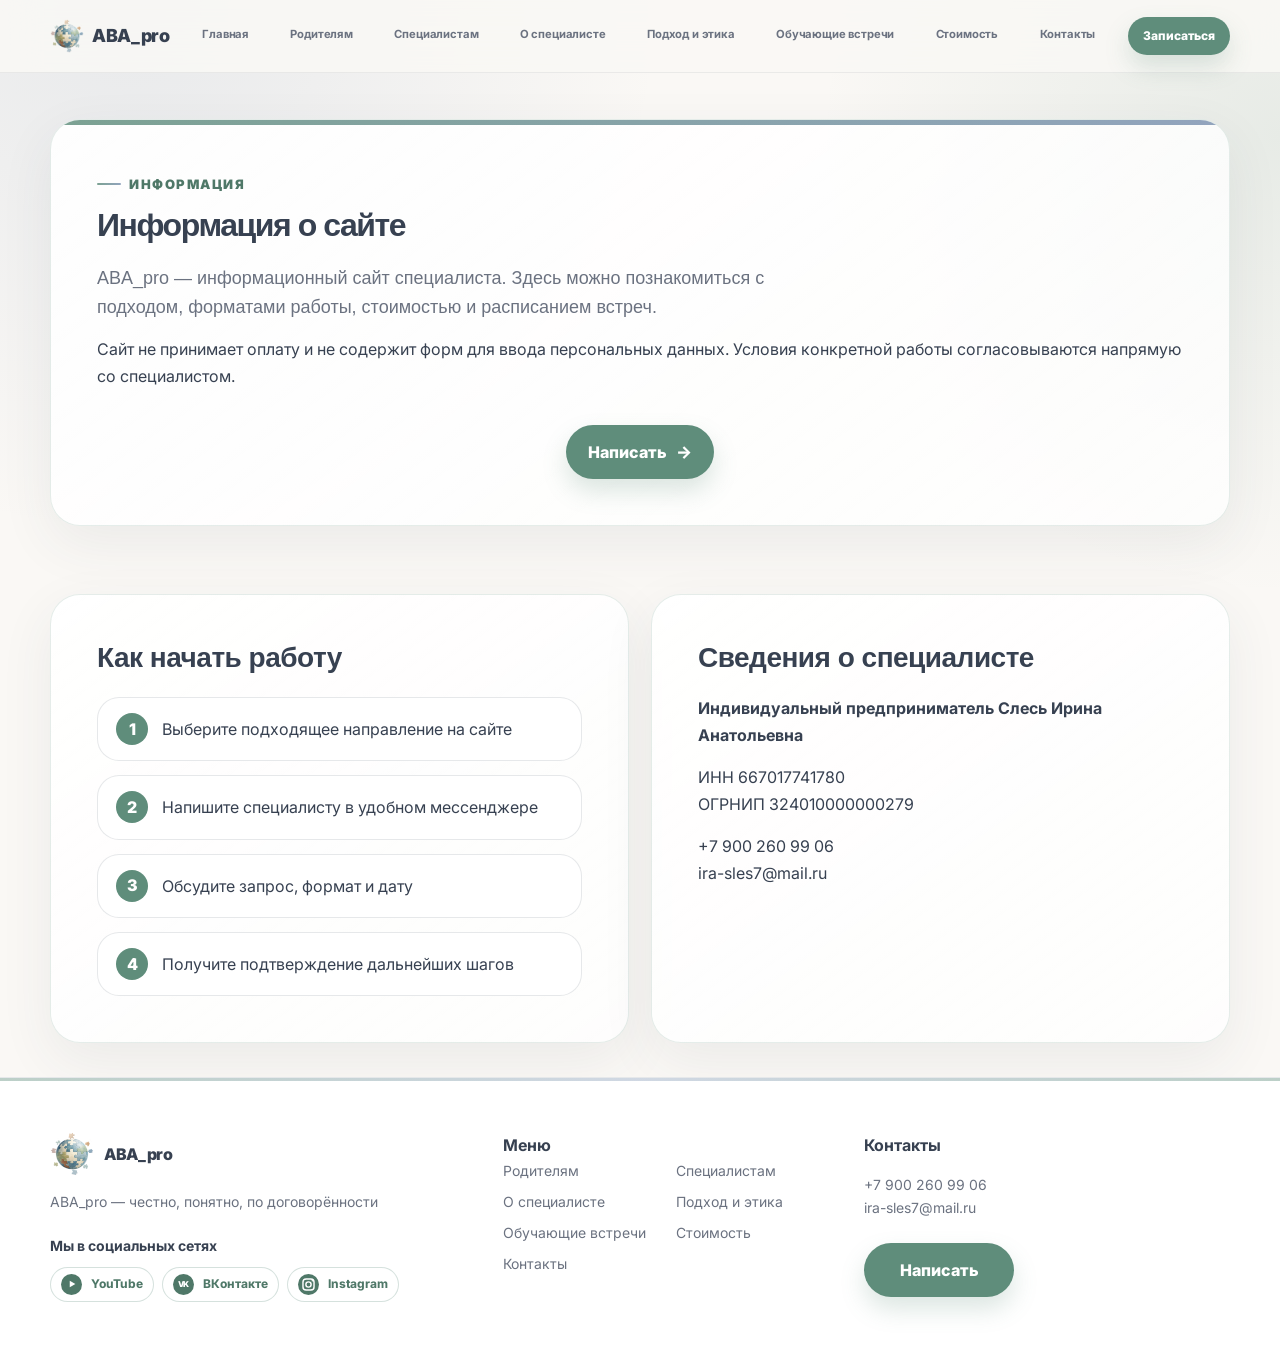
==== documents.html @ 5a14659c "Add files via upload" ====
<!DOCTYPE html>

<html lang="ru"><head><meta charset="utf-8"/><meta content="width=device-width, initial-scale=1" name="viewport"/><title>Информация о сайте — ABA_pro</title><meta content="Информация о сайте ABA_pro и порядке обращения к специалисту." name="description"/><meta content="Информация о сайте — ABA_pro" property="og:title"/><meta content="Информация о сайте ABA_pro и порядке обращения к специалисту." property="og:description"/><meta content="website" property="og:type"/><meta content="images/logo.png" property="og:image"/><link href="https://fonts.googleapis.com" rel="preconnect"/><link crossorigin="" href="https://fonts.gstatic.com" rel="preconnect"/><link href="https://fonts.googleapis.com/css2?family=Inter:wght@400;500;600;700;800&amp;family=Manrope:wght@400;500;600;700;800&amp;display=swap" rel="stylesheet"/><link href="style.css" rel="stylesheet"/></head><body><a class="skip" href="#content">К содержанию</a><header class="header"><div class="container nav"><a aria-label="ABA_pro" class="brand" href="index.html"><img alt="Логотип ABA_pro" decoding="async" height="44" src="images/logo.webp" width="44"/><span>ABA_pro</span></a><nav aria-label="Главное меню" class="menu"><a class="" href="index.html">Главная</a><a class="" href="parents.html">Родителям</a><a class="" href="specialists.html">Специалистам</a><a class="" href="about.html">О специалисте</a><a class="" href="ethics.html">Подход и этика</a><a class="" href="meetings.html">Обучающие встречи</a><a class="" href="prices.html">Стоимость</a><a class="" href="contacts.html">Контакты</a></nav><div class="nav-actions"><a class="btn btn-primary" href="https://web.max.ru/53081620" rel="noopener noreferrer" target="_blank">Записаться</a></div><button aria-expanded="false" aria-label="Открыть меню" class="burger">☰</button></div></header><main class="premium-page" id="content">
<section class="section premium-hero"><div class="container premium-shell"><div class="premium-hero-card">
<p class="kicker">Информация</p><h1>Информация о сайте</h1>
<p class="lead">ABA_pro — информационный сайт специалиста. Здесь можно познакомиться с подходом, форматами работы, стоимостью и расписанием встреч.</p>
<p>Сайт не принимает оплату и не содержит форм для ввода персональных данных. Условия конкретной работы согласовываются напрямую со специалистом.</p>
<div class="cta-actions"><a class="btn btn-primary" href="https://web.max.ru/53081620" rel="noopener noreferrer" target="_blank">Написать</a></div>
</div></div></section>
<section class="section"><div class="container premium-shell"><div class="premium-grid two">
<article class="premium-card"><h2>Как начать работу</h2><ol class="numbered"><li>Выберите подходящее направление на сайте</li><li>Напишите специалисту в удобном мессенджере</li><li>Обсудите запрос, формат и дату</li><li>Получите подтверждение дальнейших шагов</li></ol></article>
<article class="premium-card"><h2>Сведения о специалисте</h2><p><strong>Индивидуальный предприниматель Слесь Ирина Анатольевна</strong></p><p>ИНН 667017741780<br/>ОГРНИП 324010000000279</p><p><a href="tel:+79002609906">+7 900 260 99 06</a><br/><a href="mailto:ira-sles7@mail.ru">ira-sles7@mail.ru</a></p></article>
</div></div></section>
</main><footer class="footer"><div class="container footer-grid"><div><a class="brand" href="index.html"><img alt="" src="images/logo.webp"/><span>ABA_pro</span></a><p class="small">ABA_pro — честно, понятно, по договорённости</p><div class="footer-socials"><strong class="footer-social-title">Мы в социальных сетях</strong><div aria-label="Социальные сети ABA_pro" class="social-links social-links-footer"><a aria-label="YouTube ABA_pro — открыть в новой вкладке" class="social-link social-link-compact" href="https://youtube.com/channel/UCEe8vL0UlFGjMbG5e7w1Uwg?si=prw3kqh6Eul0WPmQ" rel="noopener noreferrer" target="_blank"><span aria-hidden="true" class="social-mark social-mark-youtube"><svg viewBox="0 0 24 24" focusable="false"><path d="M9 7.6v8.8L16.5 12 9 7.6Z" fill="currentColor"/></svg></span><span>YouTube</span></a><a aria-label="ВКонтакте ABA_pro — открыть в новой вкладке" class="social-link social-link-compact" href="https://vk.ru/id332025053" rel="noopener noreferrer" target="_blank"><span aria-hidden="true" class="social-mark">VK</span><span>ВКонтакте</span></a><a aria-label="Instagram ABA_pro — открыть в новой вкладке" class="social-link social-link-compact" href="https://www.instagram.com/aba_pro_irina/" rel="noopener noreferrer" target="_blank"><span aria-hidden="true" class="social-mark social-mark-instagram"><svg viewBox="0 0 24 24" focusable="false"><rect x="4.2" y="4.2" width="15.6" height="15.6" rx="4.4" fill="none" stroke="currentColor" stroke-width="2"/><circle cx="12" cy="12" r="3.7" fill="none" stroke="currentColor" stroke-width="2"/><circle cx="17.4" cy="6.8" r="1.1" fill="currentColor"/></svg></span><span>Instagram</span></a></div></div></div><div><strong>Меню</strong><div class="footer-links small"><a href="parents.html">Родителям</a><a href="specialists.html">Специалистам</a><a href="about.html">О специалисте</a><a href="ethics.html">Подход и этика</a><a href="meetings.html">Обучающие встречи</a><a href="prices.html">Стоимость</a><a href="contacts.html">Контакты</a></div></div><div><strong>Контакты</strong><p class="small"><a href="tel:+79002609906">+7 900 260 99 06</a><br/><a href="mailto:ira-sles7@mail.ru">ira-sles7@mail.ru</a></p><a class="btn btn-primary footer-contact-btn" href="https://web.max.ru/53081620" rel="noopener noreferrer" target="_blank">Написать</a></div></div></footer><script src="script.js"></script></body></html>
---- style.css ----
:root{--bg:#FAF8F5;--card:#fff;--text:#374151;--muted:#6B7280;--green:#5F8D7B;--green-dark:#4f7868;--blue:#7B91B0;--blue-dark:#667d9b;--line:rgba(55,65,81,.12);--soft:rgba(255,255,255,.66);--shadow:0 24px 70px rgba(55,65,81,.10);--shadow-soft:0 14px 38px rgba(55,65,81,.07);--radius:28px;--radius-lg:38px;--max:1180px}*{box-sizing:border-box}html{scroll-behavior:smooth}body{margin:0;font-family:Inter,Manrope,system-ui,-apple-system,Segoe UI,sans-serif;background:radial-gradient(circle at 10% 0,rgba(123,145,176,.14),transparent 30%),radial-gradient(circle at 100% 10%,rgba(95,141,123,.12),transparent 26%),var(--bg);color:var(--text);line-height:1.65}a{color:inherit;text-decoration:none}img{max-width:100%;display:block}button,input,textarea{font:inherit}.container{width:min(var(--max),calc(100% - 40px));margin-inline:auto}.skip{position:absolute;left:-999px;top:8px;background:#fff;padding:10px 14px;border-radius:10px}.skip:focus{left:8px;z-index:1000}.header{position:sticky;top:0;z-index:80;background:rgba(250,248,245,.88);backdrop-filter:blur(20px);border-bottom:1px solid rgba(55,65,81,.08)}.nav{height:76px;display:flex;align-items:center;gap:18px}.brand{display:flex;align-items:center;gap:10px;font-weight:850;letter-spacing:-.02em;white-space:nowrap;min-width:max-content}.brand img{width:38px;height:38px;object-fit:contain}.menu{display:flex;align-items:center;justify-content:center;gap:14px;flex:1;min-width:0}.menu a{font-size:13px;font-weight:750;color:var(--muted);white-space:nowrap;padding:10px 2px;border-bottom:2px solid transparent;transition:.22s ease}.menu a:hover,.menu a.active{color:var(--text);border-color:var(--green)}.nav-actions{display:flex;gap:10px;white-space:nowrap}.burger{display:none;margin-left:auto;border:1px solid var(--line);background:#fff;border-radius:14px;padding:10px 12px}.btn{display:inline-flex;align-items:center;justify-content:center;gap:9px;border:0;border-radius:999px;padding:13px 21px;min-height:46px;font-weight:820;cursor:pointer;transition:.23s ease;text-align:center}.btn-primary{background:var(--green);color:#fff;box-shadow:0 14px 28px rgba(95,141,123,.24)}.btn-primary:hover{background:var(--green-dark);transform:translateY(-2px)}.btn-secondary{background:rgba(255,255,255,.82);border:1px solid var(--line);color:var(--text)}.btn-secondary:hover{border-color:rgba(95,141,123,.38);transform:translateY(-2px)}.btn-blue{background:var(--blue);color:#fff;box-shadow:0 14px 28px rgba(123,145,176,.24)}.btn-blue:hover{background:var(--blue-dark);transform:translateY(-2px)}.section{padding:88px 0}.section-muted{background:linear-gradient(180deg,rgba(255,255,255,.56),rgba(255,255,255,.2));border-block:1px solid rgba(55,65,81,.06)}.section-head{max-width:760px;margin-bottom:34px}.kicker{text-transform:uppercase;letter-spacing:.12em;color:var(--green-dark);font-size:13px;font-weight:850;margin:0 0 8px}.h1{font-size:clamp(44px,6vw,76px);line-height:1.02;letter-spacing:-.06em;margin:18px 0 18px;font-weight:850}.title{font-size:clamp(28px,4vw,46px);line-height:1.12;letter-spacing:-.035em;margin:0;font-weight:820}.subtitle,.lead{font-size:clamp(17px,2vw,22px);color:var(--muted);max-width:720px;margin:16px 0 0}.hero{padding:74px 0 70px;overflow:hidden}.hero-grid{display:grid;grid-template-columns:minmax(0,1.05fr) minmax(360px,.95fr);gap:54px;align-items:center}.hero .lead{max-width:620px}.hero-list{list-style:none;padding:0;margin:24px 0 18px;display:grid;gap:10px}.hero-list li,.location-line{display:flex;gap:10px;align-items:flex-start;color:var(--muted);font-size:16px}.hero-list li:before{content:"";width:8px;height:8px;border-radius:50%;background:var(--green);margin-top:10px;flex:0 0 auto}.location{display:grid;gap:6px;margin:18px 0 28px}.choice-grid{display:grid;grid-template-columns:repeat(2,minmax(0,1fr));gap:16px;margin-top:18px}.choice-card,.card,.format-card,.doc-card,.faq-item,.rule-card{background:rgba(255,255,255,.82);border:1px solid rgba(55,65,81,.09);border-radius:var(--radius);box-shadow:var(--shadow-soft);padding:25px;transition:.25s ease}.choice-card:hover,.card:hover,.format-card:hover,.doc-card:hover{transform:translateY(-4px);box-shadow:var(--shadow)}.choice-card h3,.format-card h3,.card h3{margin:0 0 8px;font-size:21px;line-height:1.2}.choice-card p,.card p,.format-card p{color:var(--muted);margin:0 0 18px}.parent-dot,.specialist-dot{display:inline-block;width:14px;height:14px;border-radius:50%;margin-right:8px}.parent-dot{background:linear-gradient(135deg,#75bd8d,var(--green))}.specialist-dot{background:linear-gradient(135deg,#8ea9d1,var(--blue))}.hero-visual{min-height:500px;position:relative;display:grid;place-items:center}.globe-main{width:min(620px,100%);filter:drop-shadow(0 36px 48px rgba(55,65,81,.14));animation:globeMove 8.5s ease-in-out infinite alternate;will-change:transform}@keyframes globeMove{0%{transform:translate(0,0) rotate(-1.1deg) scale(1)}27%{transform:translate(-10px,7px) rotate(1.4deg) scale(1.015)}61%{transform:translate(11px,-9px) rotate(-.8deg) scale(1.02)}100%{transform:translate(-6px,10px) rotate(1deg) scale(1.005)}}.grid-2{display:grid;grid-template-columns:repeat(2,minmax(0,1fr));gap:22px}.grid-3{display:grid;grid-template-columns:repeat(3,minmax(0,1fr));gap:22px}.grid-4{display:grid;grid-template-columns:repeat(4,minmax(0,1fr));gap:22px}.list{list-style:none;padding:0;margin:18px 0 0;display:grid;gap:10px}.list li{position:relative;padding-left:24px;color:var(--text)}.list li:before{content:"✓";position:absolute;left:0;color:var(--green);font-weight:900}.bullets li:before{content:"•"}.numbered{counter-reset:item;list-style:none;padding:0;margin:22px 0 0;display:grid;gap:14px}.numbered li{counter-increment:item;background:rgba(255,255,255,.76);border:1px solid var(--line);border-radius:22px;padding:18px 20px 18px 64px;position:relative}.numbered li:before{content:counter(item);position:absolute;left:18px;top:15px;width:32px;height:32px;border-radius:50%;background:var(--green);color:#fff;display:grid;place-items:center;font-weight:850}.approach-box{background:linear-gradient(135deg,rgba(255,255,255,.86),rgba(255,255,255,.52));border:1px solid rgba(95,141,123,.16);border-radius:var(--radius-lg);padding:42px;box-shadow:var(--shadow-soft);text-align:center;max-width:900px;margin:auto}.approach-box p{font-size:19px;color:var(--muted)}.puzzle-grid{display:grid;grid-template-columns:repeat(4,minmax(0,1fr));gap:20px}.puzzle-card{position:relative;border-radius:30px;padding:24px;background:#fff;border:1px solid rgba(55,65,81,.08);box-shadow:var(--shadow-soft);overflow:hidden;min-height:260px}.puzzle-card img{width:82px;height:82px;object-fit:contain;margin-bottom:18px}.puzzle-card h3{font-size:21px;margin:0 0 8px}.puzzle-card p{color:var(--muted);margin:0 0 18px}.puzzle-card:after{content:"";position:absolute;right:-24px;bottom:-28px;width:120px;height:120px;background:rgba(95,141,123,.08);border-radius:40%}.split{display:grid;grid-template-columns:.9fr 1.1fr;gap:42px;align-items:center}.photo-card{background:#fff;border:1px solid var(--line);border-radius:34px;padding:12px;box-shadow:var(--shadow-soft)}.photo-card img{border-radius:24px;width:100%;height:auto;object-fit:cover}.price-list{display:grid;gap:12px}.price-row{display:flex;justify-content:space-between;gap:16px;border:1px solid var(--line);border-radius:22px;padding:17px 20px;background:#fff}.price-row strong{font-weight:850}.myths{display:grid;gap:16px}.myth{display:grid;grid-template-columns:1fr 1.15fr;gap:18px;align-items:center;background:#fff;border:1px solid var(--line);border-radius:24px;padding:22px;box-shadow:var(--shadow-soft)}.wrong{color:#b95b5b;font-weight:820}.right{color:var(--green-dark);font-weight:820}.cta-final{background:linear-gradient(135deg,var(--green),var(--blue));color:#fff;border-radius:42px;padding:52px;box-shadow:var(--shadow);text-align:center}.cta-final .subtitle{color:rgba(255,255,255,.88);margin-inline:auto}.cta-actions{display:flex;gap:14px;justify-content:center;flex-wrap:wrap;margin-top:28px}.cta-final .btn-primary{background:#fff;color:var(--green-dark)}.page-hero{padding:70px 0 46px}.page-hero-card{background:linear-gradient(135deg,rgba(255,255,255,.8),rgba(255,255,255,.48));border:1px solid rgba(55,65,81,.08);border-radius:42px;padding:50px;box-shadow:var(--shadow-soft)}.page-hero .title{font-size:clamp(34px,5vw,58px)}.info-card{background:#fff;border:1px solid var(--line);border-radius:28px;padding:28px;box-shadow:var(--shadow-soft)}.info-card h3{margin:0 0 10px}.topic-card{background:#fff;border:1px solid var(--line);border-radius:28px;padding:28px;box-shadow:var(--shadow-soft);height:100%}.faq{display:grid;gap:14px;max-width:900px}.faq-item summary{cursor:pointer;font-weight:850;list-style:none}.faq-item summary::-webkit-details-marker{display:none}.faq-item p{color:var(--muted);margin:12px 0 0}.docs-top{display:grid;grid-template-columns:repeat(3,minmax(0,1fr));gap:18px}.doc-card h3{margin:0 0 10px}.form{display:grid;gap:14px}.field{width:100%;border:1px solid var(--line);border-radius:18px;background:#fff;padding:15px 16px;outline:0}.field:focus{border-color:var(--green);box-shadow:0 0 0 4px rgba(95,141,123,.12)}textarea.field{min-height:126px;resize:vertical}.footer{background:#fff;border-top:1px solid var(--line);padding:54px 0}.footer-grid{display:grid;grid-template-columns:1.15fr .9fr 1fr;gap:32px}.footer .small{color:var(--muted);font-size:14px}.footer-links{display:grid;grid-template-columns:repeat(2,minmax(0,1fr));gap:8px 18px}.footer a:hover{color:var(--green-dark)}.float-actions{position:fixed;right:18px;bottom:18px;z-index:70;display:grid;gap:10px}.float-actions a{width:52px;height:52px;border-radius:18px;display:grid;place-items:center;background:var(--green);color:#fff;font-weight:900;box-shadow:var(--shadow-soft)}.float-actions a:nth-child(2){background:var(--blue)}.float-actions a:nth-child(3){background:#fff;color:var(--text);border:1px solid var(--line)}.reveal{opacity:0;transform:translateY(18px);transition:.7s ease}.reveal.visible{opacity:1;transform:none}.small-note{font-size:14px;color:var(--muted)}@media(max-width:1120px){.menu{gap:9px}.menu a{font-size:12px}.nav-actions .btn-secondary{display:none}}@media(max-width:980px){.burger{display:block}.nav{justify-content:space-between}.menu{position:fixed;left:20px;right:20px;top:86px;background:#fff;border:1px solid var(--line);border-radius:24px;box-shadow:var(--shadow);padding:18px;display:none;flex-direction:column;align-items:flex-start}.menu.open{display:flex}.nav-actions{display:none}.hero-grid,.split{grid-template-columns:1fr}.hero-visual{min-height:auto}.globe-main{width:min(460px,100%)}.grid-4,.puzzle-grid{grid-template-columns:repeat(2,minmax(0,1fr))}.grid-3,.docs-top{grid-template-columns:1fr}.footer-grid{grid-template-columns:1fr}}@media(max-width:680px){.container{width:min(100% - 28px,var(--max))}.section{padding:58px 0}.hero{padding:48px 0}.h1{font-size:42px}.choice-grid,.grid-2,.grid-4,.puzzle-grid{grid-template-columns:1fr}.page-hero-card,.approach-box,.cta-final{padding:30px 22px;border-radius:30px}.myth{grid-template-columns:1fr}.price-row{display:grid}.float-actions{right:12px;bottom:12px}.float-actions a{width:48px;height:48px}.footer-links{grid-template-columns:1fr}}@media(prefers-reduced-motion:reduce){*,*::before,*::after{animation-duration:.01ms!important;transition-duration:.01ms!important}.reveal{opacity:1!important;transform:none!important}}


/* =========================================================
   ABA_pro — premium final polish 06.06.2026
   ========================================================= */
html {
  scroll-behavior: smooth;
  text-size-adjust: 100%;
}

body {
  -webkit-font-smoothing: antialiased;
  text-rendering: optimizeLegibility;
}

img {
  max-width: 100%;
  height: auto;
}

.sr-only {
  position: absolute;
  width: 1px;
  height: 1px;
  padding: 0;
  margin: -1px;
  overflow: hidden;
  clip: rect(0, 0, 0, 0);
  white-space: nowrap;
  border: 0;
}

.skip:focus {
  position: fixed;
  z-index: 999;
  top: 12px;
  left: 12px;
  padding: 12px 16px;
  border-radius: 14px;
  background: #ffffff;
  box-shadow: var(--shadow);
}

.header {
  backdrop-filter: blur(18px);
  background: rgba(250, 248, 245, 0.86);
}

.brand img {
  width: 44px;
  height: 44px;
  object-fit: contain;
}

.menu a,
.btn,
.float-actions a {
  -webkit-tap-highlight-color: transparent;
}

.menu a:focus-visible,
.btn:focus-visible,
.field:focus-visible,
.burger:focus-visible,
.float-actions a:focus-visible {
  outline: 3px solid rgba(95, 141, 123, 0.34);
  outline-offset: 3px;
}

.hero::before {
  content: "";
  position: absolute;
  inset: 86px 5% auto auto;
  width: min(42vw, 560px);
  height: min(42vw, 560px);
  border-radius: 999px;
  background: radial-gradient(circle, rgba(95, 141, 123, 0.16), rgba(123, 145, 176, 0.06) 55%, transparent 70%);
  pointer-events: none;
}

.hero,
.page-hero {
  position: relative;
}

.hero .h1,
.page-hero .title,
.title {
  text-wrap: balance;
}

.lead,
.subtitle,
.card p,
.format-card p,
.choice-card p,
.puzzle-card p {
  line-height: 1.68;
}

.choice-card,
.card,
.format-card,
.doc-card,
.faq-item,
.rule-card,
.puzzle-card,
.info-card,
.topic-card,
.page-hero-card,
.approach-box {
  backdrop-filter: blur(12px);
}

.puzzle-card img {
  width: 82px;
  height: 82px;
  object-fit: contain;
  filter: drop-shadow(0 12px 18px rgba(55, 65, 81, 0.08));
}

.globe-main {
  aspect-ratio: 1 / 1;
  object-fit: contain;
}

.form {
  align-items: start;
}

.field {
  font: inherit;
  min-height: 52px;
}

.form-status {
  min-height: 20px;
  margin: -4px 0 0;
  color: var(--green-dark);
  font-size: 14px;
}

.cta-final {
  position: relative;
  overflow: hidden;
}

.cta-final::after {
  content: "";
  position: absolute;
  right: -80px;
  bottom: -120px;
  width: 260px;
  height: 260px;
  border-radius: 50%;
  background: rgba(255, 255, 255, 0.18);
}

.footer a,
.contacts a {
  overflow-wrap: anywhere;
}

@media (max-width: 980px) {
  .menu {
    max-height: calc(100dvh - 110px);
    overflow: auto;
  }

  .hero-grid {
    gap: 30px;
  }

  .hero-visual {
    order: -1;
  }

  .globe-main {
    width: min(340px, 80vw);
  }
}

@media (max-width: 680px) {
  .header {
    top: 8px;
  }

  .nav {
    min-height: 62px;
    padding: 0 12px;
  }

  .brand span {
    font-size: 16px;
  }

  .menu {
    left: 14px;
    right: 14px;
    top: 78px;
  }

  .btn {
    width: 100%;
    justify-content: center;
  }

  .choice-card,
  .card,
  .format-card,
  .doc-card,
  .topic-card,
  .info-card,
  .puzzle-card {
    padding: 22px;
    border-radius: 24px;
  }

  .cta-actions {
    width: 100%;
  }
}

/* =========================================================
   ABA_pro — strict TZ homepage layout corrections 06.06.2026
   Исправления главной: меню в одну строку, компактные карточки,
   увеличенные отступы CTA, порядок секций строго по ТЗ.
   ========================================================= */
@media (min-width: 981px) {
  .nav {
    gap: 12px;
  }
  .brand {
    flex: 0 0 auto;
  }
  .menu {
    flex: 1 1 auto;
    min-width: 0;
    justify-content: center;
    gap: clamp(5px, 0.55vw, 10px);
    flex-wrap: nowrap;
  }
  .menu a {
    white-space: nowrap;
    font-size: clamp(11px, 0.78vw, 13px);
    line-height: 1;
    padding: 8px clamp(6px, 0.6vw, 10px);
  }
  .nav-actions {
    flex: 0 0 auto;
  }
  .nav-actions .btn {
    min-height: 40px;
    padding: 10px 15px;
    font-size: 13px;
    white-space: nowrap;
  }
}

.choice-title {
  font-size: 22px;
  margin: 0 0 14px;
}

.choice-grid-compact {
  gap: 14px;
  align-items: stretch;
}

.choice-card-compact {
  min-height: 0;
  padding: 20px 20px;
  display: flex;
  flex-direction: column;
}

.choice-card-compact h3 {
  margin-bottom: 8px;
}

.choice-card-compact p {
  margin-bottom: 18px;
  font-size: 15px;
}

.choice-card-compact .btn,
.btn-nowrap {
  margin-top: auto;
  white-space: nowrap;
  width: auto;
  align-self: flex-start;
  padding-left: 16px;
  padding-right: 16px;
}

.card-with-cta,
.puzzle-card,
.meeting-card,
.price-card-main {
  display: flex;
  flex-direction: column;
}

.card-with-cta .list {
  margin-bottom: 30px;
}

.card-with-cta .card-cta,
.puzzle-card .btn,
.meeting-card .btn,
.price-card-main .btn {
  margin-top: auto;
  align-self: flex-start;
}

.help-grid .card {
  min-height: 520px;
}

.meeting-card,
.price-card-main {
  max-width: 980px;
  margin-inline: auto;
}

.meeting-card .list {
  grid-template-columns: repeat(2, minmax(0, 1fr));
  gap: 12px 28px;
}

.price-card-main .price-list {
  margin-top: 10px;
}

@media (max-width: 1180px) and (min-width: 981px) {
  .brand span {
    font-size: 17px;
  }
  .brand img {
    width: 38px;
    height: 38px;
  }
  .nav {
    padding-inline: 12px;
  }
  .menu a {
    font-size: 11px;
    padding-inline: 5px;
  }
  .nav-actions .btn {
    padding-inline: 12px;
  }
}

@media (max-width: 680px) {
  .choice-card-compact .btn,
  .btn-nowrap,
  .card-with-cta .card-cta,
  .puzzle-card .btn,
  .meeting-card .btn,
  .price-card-main .btn {
    width: 100%;
    align-self: stretch;
    white-space: normal;
  }
  .help-grid .card {
    min-height: auto;
  }
  .meeting-card .list {
    grid-template-columns: 1fr;
  }
}

/* =========================================================
   FINAL TZ FIX 06.06.2026 — Главная: меню, карточки, CTA
   ========================================================= */
.header .nav{
  height:72px;
  gap:10px;
  flex-wrap:nowrap;
}
.header .brand{
  flex:0 0 auto;
  gap:8px;
  font-size:18px;
}
.header .brand img{
  width:34px;
  height:34px;
}
.header .menu{
  flex:1 1 auto;
  min-width:0;
  display:flex;
  justify-content:center;
  align-items:center;
  gap:clamp(5px,.72vw,12px);
  overflow:visible;
}
.header .menu a{
  display:inline-flex;
  align-items:center;
  min-height:34px;
  padding:7px 1px;
  font-family:Inter,Manrope,system-ui,-apple-system,Segoe UI,sans-serif;
  font-size:clamp(11px,.88vw,13px);
  line-height:1;
  font-weight:700;
  white-space:nowrap;
  letter-spacing:-.015em;
}
.header .nav-actions{
  flex:0 0 auto;
}
.header .nav-actions .btn{
  min-height:38px;
  padding:9px 14px;
  font-size:12px;
  line-height:1;
  white-space:nowrap;
  box-shadow:0 10px 22px rgba(95,141,123,.18);
}

/* Если ширины не хватает — меню уходит в бургер, а не наезжает */
@media (max-width:1180px){
  .header .nav{height:68px;}
  .header .menu,
  .header .nav-actions{display:none;}
  .header .burger{display:inline-flex;align-items:center;justify-content:center;}
  .header .menu.open{
    display:flex;
    position:absolute;
    left:16px;
    right:16px;
    top:76px;
    z-index:90;
    flex-direction:column;
    align-items:stretch;
    gap:4px;
    padding:14px;
    background:rgba(255,255,255,.96);
    border:1px solid var(--line);
    border-radius:22px;
    box-shadow:var(--shadow-soft);
    backdrop-filter:blur(18px);
  }
  .header .menu.open a{
    width:100%;
    min-height:42px;
    padding:12px 14px;
    border:0;
    border-radius:14px;
    font-size:15px;
    justify-content:flex-start;
  }
  .header .menu.open a:hover,
  .header .menu.open a.active{
    background:rgba(95,141,123,.09);
  }
}

/* Первый экран: две компактные карточки по ТЗ */
.hero .choice-title{
  margin-top:30px;
  margin-bottom:14px;
  font-size:clamp(22px,2.2vw,30px);
  line-height:1.15;
}
.choice-grid.choice-grid-compact{
  display:grid;
  grid-template-columns:repeat(2,minmax(250px,1fr));
  gap:16px;
  max-width:760px;
}
.choice-card.choice-card-compact{
  min-height:auto;
  padding:22px;
  border-radius:24px;
}
.choice-card.choice-card-compact h3{
  margin:0 0 8px;
  font-size:21px;
  line-height:1.15;
}
.choice-card.choice-card-compact p{
  margin:0 0 16px;
  font-size:15px;
  line-height:1.5;
}
.choice-card.choice-card-compact .btn,
.btn-nowrap{
  width:100%;
  min-height:42px;
  padding:11px 14px;
  font-size:14px;
  line-height:1;
  white-space:nowrap;
}
@media (max-width:720px){
  .choice-grid.choice-grid-compact{grid-template-columns:1fr;max-width:none;}
  .choice-card.choice-card-compact .btn,.btn-nowrap{white-space:normal;line-height:1.2;}
}

/* Блок «Кому может быть полезна помощь»: CTA не липнет к тексту */
.help-grid .card-with-cta{
  display:flex;
  flex-direction:column;
  min-height:100%;
  padding-bottom:30px;
}
.help-grid .card-with-cta .list{
  margin-bottom:28px;
}
.help-grid .card-with-cta .card-cta{
  margin-top:auto;
  align-self:flex-start;
  min-width:230px;
}
@media (max-width:720px){
  .help-grid .card-with-cta .card-cta{width:100%;min-width:0;}
}

/* Как я могу помочь: ровная сетка 4 карточки / 2×2 */
.puzzle-grid{
  display:grid;
  grid-template-columns:repeat(4,minmax(0,1fr));
  gap:18px;
  align-items:stretch;
}
.puzzle-card{
  display:flex;
  flex-direction:column;
  min-height:100%;
}
.puzzle-card .btn{
  margin-top:auto;
}
@media (max-width:1050px){
  .puzzle-grid{grid-template-columns:repeat(2,minmax(0,1fr));}
}
@media (max-width:620px){
  .puzzle-grid{grid-template-columns:1fr;}
}

/* Стоимость — строго отдельный короткий блок после мифов */
.price-card-main{
  max-width:820px;
  margin-inline:auto;
}
.price-list{
  display:grid;
  gap:10px;
  margin-top:22px;
}
.price-row{
  display:flex;
  justify-content:space-between;
  gap:16px;
  padding:16px 18px;
  border:1px solid var(--line);
  border-radius:18px;
  background:rgba(255,255,255,.72);
}
.price-row span,.price-row strong{line-height:1.25;}
.price-row strong{white-space:nowrap;color:var(--green-dark);}
@media (max-width:560px){
  .price-row{display:grid;gap:6px;}
  .price-row strong{white-space:normal;}
}

/* =========================================================
   POLISH 06.06.2026 — единый стиль блоков главной
   ========================================================= */
.title-green{
  color:var(--green-dark);
}
.approach-box,
.unified-main-card{
  width:100%;
  max-width:980px;
  margin-inline:auto;
  padding:42px;
  border-radius:var(--radius-lg);
  background:linear-gradient(135deg,rgba(255,255,255,.88),rgba(255,255,255,.58));
  border:1px solid rgba(95,141,123,.16);
  box-shadow:var(--shadow-soft);
}
.approach-box{
  text-align:left;
}
.approach-box .btn,
.unified-main-card .btn{
  margin-top:24px;
}
.meeting-card .list{
  margin-top:22px;
  margin-bottom:22px;
}
.price-card-main .price-list{
  margin-top:24px;
}

/* Коротко о специалисте: кнопка не налезает на текст */
.specialist-split{
  align-items:start;
}
.specialist-text{
  display:flex;
  flex-direction:column;
  gap:14px;
  min-width:0;
}
.specialist-text .subtitle,
.specialist-text p,
.specialist-text .list{
  margin-top:0;
  margin-bottom:0;
}
.specialist-text .btn{
  margin-top:18px;
  align-self:flex-start;
}
.specialist-text .list{
  margin-bottom:10px;
}

/* Частые мифы: аккуратные карточки-аккордеоны друг под другом */
.myths-accordion{
  display:grid;
  gap:16px;
  max-width:980px;
}
.myth-card{
  background:rgba(255,255,255,.88);
  border:1px solid rgba(55,65,81,.09);
  border-radius:26px;
  padding:0;
  box-shadow:var(--shadow-soft);
  overflow:hidden;
}
.myth-card summary{
  cursor:pointer;
  list-style:none;
  display:grid;
  grid-template-columns:auto 1fr auto;
  gap:14px;
  align-items:center;
  padding:22px 24px;
  font-size:18px;
  line-height:1.35;
}
.myth-card summary::-webkit-details-marker{display:none;}
.myth-card summary::after{
  content:"+";
  width:34px;
  height:34px;
  display:grid;
  place-items:center;
  border-radius:50%;
  background:rgba(95,141,123,.10);
  color:var(--green-dark);
  font-weight:900;
}
.myth-card[open] summary::after{content:"−";}
.myth-label,
.truth-label{
  display:inline-flex;
  align-items:center;
  justify-content:center;
  border-radius:999px;
  padding:6px 10px;
  font-size:12px;
  font-weight:900;
  text-transform:uppercase;
  letter-spacing:.08em;
  white-space:nowrap;
}
.myth-label{background:rgba(185,91,91,.10);color:#a34d4d;}
.truth-label{background:rgba(95,141,123,.12);color:var(--green-dark);}
.myth-truth{
  border-top:1px solid var(--line);
  padding:20px 24px 24px;
  display:grid;
  grid-template-columns:auto 1fr;
  gap:14px;
  align-items:start;
}
.myth-truth p{
  margin:0;
  color:var(--text);
  font-weight:650;
}

@media(max-width:680px){
  .approach-box,
  .unified-main-card{
    padding:30px 22px;
    border-radius:30px;
  }
  .approach-box{text-align:left;}
  .specialist-text .btn{
    width:100%;
    align-self:stretch;
  }
  .myth-card summary{
    grid-template-columns:1fr auto;
    gap:10px;
    padding:20px;
  }
  .myth-card summary .myth-label{
    grid-column:1 / -1;
    justify-self:start;
  }
  .myth-truth{
    grid-template-columns:1fr;
    padding:18px 20px 22px;
  }
}


/* =========================================================
   FINAL VISUAL ALIGNMENT 06.06.2026 — главная страница
   Задача: убрать перепады ширины блоков при масштабе страницы.
   ========================================================= */
.section > .container > .approach-box,
.section > .container > .unified-main-card,
.meeting-card,
.price-card-main{
  width:100%;
  max-width:none;
  margin-inline:0;
}

.approach-box,
.unified-main-card{
  padding:42px;
  border-radius:var(--radius-lg);
}

/* Заголовок блока подхода теперь повторяет иерархию блока ниже:
   kicker + крупный title, без отдельного уменьшенного/узкого оформления. */
.approach-box .kicker{
  text-transform:uppercase;
  letter-spacing:.12em;
  color:var(--green-dark);
  font-size:13px;
  font-weight:850;
  margin:0 0 8px;
}
.approach-box .title{
  color:var(--text);
  font-size:clamp(28px,4vw,46px);
  line-height:1.12;
  letter-spacing:-.035em;
  font-weight:820;
  max-width:860px;
}
.approach-box p{
  max-width:900px;
  text-align:left;
}

/* Обучающие встречи и стоимость получают тот же полный размер контейнера,
   чтобы визуально совпадать с секциями ниже/выше. */
.meeting-card .title,
.price-card-main .title{
  max-width:860px;
}
.meeting-card .list{
  max-width:100%;
}

/* Дополнительный запас, чтобы кнопка специалиста не приближалась к списку. */
.specialist-text .list{
  margin-bottom:18px;
}
.specialist-text .btn{
  position:relative;
  z-index:1;
  margin-top:22px;
}

/* Мифы остаются раскрывающимися карточками друг под другом, в ширину общего контейнера. */
.myths-accordion{
  max-width:none;
  width:100%;
}

@media(max-width:680px){
  .approach-box,
  .unified-main-card{
    padding:30px 22px;
    border-radius:30px;
  }
  .approach-box .title,
  .meeting-card .title,
  .price-card-main .title{
    max-width:100%;
  }
}

/* =========================================================
   PARENTS PAGE FIX 06.06.2026 — структура, размеры, порядок
   ========================================================= */
.parents-page .page-hero .title{
  font-size:clamp(32px,4.4vw,54px);
}
.parents-page .section{
  padding:76px 0;
}
.parents-page .section-head,
.parents-page .parents-head{
  max-width:860px;
  margin-bottom:28px;
}
.parents-page .section-head .title,
.parents-page .parents-head .title{
  font-size:clamp(26px,3.2vw,38px);
}
.parents-page .subtitle{
  font-size:clamp(16px,1.55vw,20px);
  line-height:1.72;
}
.cta-left{
  justify-content:flex-start !important;
}
.parents-equal-grid,
.parents-separated-grid{
  align-items:stretch;
}
.parents-separated-grid{
  display:grid;
  grid-template-columns:repeat(2,minmax(0,1fr));
  gap:22px;
}
.parents-section-card,
.parents-wide-card,
.parents-service-card{
  width:100%;
  border-radius:var(--radius);
}
.parents-section-card,
.parents-wide-card{
  background:rgba(255,255,255,.82);
  border:1px solid rgba(55,65,81,.09);
  box-shadow:var(--shadow-soft);
  padding:32px;
}
.parents-card-title{
  margin:0 0 18px;
  font-size:clamp(24px,2.4vw,32px);
  line-height:1.18;
  letter-spacing:-.025em;
  font-weight:820;
}
.parents-subtitle{
  margin:0 0 14px;
  font-size:20px;
  line-height:1.35;
}
.parents-card-lead,
.parents-conclusion{
  color:var(--muted);
  line-height:1.7;
  margin:0 0 16px;
}
.parents-conclusion{
  margin-top:20px;
  color:var(--text);
  font-weight:650;
}
.parents-list{
  gap:11px;
  margin-top:14px;
}
.parents-list li{
  line-height:1.55;
}
.parents-section-card.card-with-cta .parents-list,
.parents-section-card.card-with-cta .parents-price-list{
  margin-bottom:34px;
}
.parents-section-card.card-with-cta .card-cta{
  margin-top:auto;
}
.parents-help-grid{
  display:grid;
  grid-template-columns:repeat(2,minmax(0,1fr));
  gap:22px;
}
.parents-service-card{
  display:flex;
  flex-direction:column;
  gap:16px;
  padding:30px;
}
.parents-service-card h3{
  margin:0;
  font-size:24px;
  line-height:1.2;
  letter-spacing:-.02em;
}
.parents-service-card .service-intro{
  margin:0;
  color:var(--muted);
  line-height:1.65;
}
.service-block{
  padding:16px 18px;
  border:1px solid rgba(55,65,81,.08);
  border-radius:20px;
  background:rgba(250,248,245,.65);
}
.service-block strong{
  display:block;
  margin-bottom:8px;
  color:var(--green-dark);
  font-weight:850;
}
.service-block p{
  margin:0;
  color:var(--text);
  line-height:1.6;
}
.mini-list{
  margin:0;
  padding-left:18px;
  color:var(--text);
  display:grid;
  gap:6px;
}
.service-format{
  margin-top:auto;
  padding:14px 18px;
  border-radius:18px;
  background:rgba(95,141,123,.09);
  color:var(--text);
  line-height:1.55;
}
.service-format span{
  font-weight:850;
  color:var(--green-dark);
}
.parents-service-card .btn{
  align-self:flex-start;
  margin-top:2px;
}
.parents-numbered{
  max-width:none;
  margin-top:0;
}
.parents-small-note{
  margin:24px 0 0;
  color:var(--muted);
  font-size:17px;
  line-height:1.65;
  max-width:720px;
}
.parents-faq{
  max-width:none;
}
.parents-faq .faq-item{
  padding:22px 24px;
}
.parents-price-list{
  margin-top:8px;
}
.parents-page .card p,
.parents-page .info-card p{
  font-size:16px;
}

@media(max-width:980px){
  .parents-help-grid,
  .parents-separated-grid{
    grid-template-columns:1fr;
  }
}
@media(max-width:680px){
  .parents-page .section{
    padding:56px 0;
  }
  .parents-section-card,
  .parents-wide-card,
  .parents-service-card{
    padding:24px 20px;
  }
  .parents-card-title{
    font-size:24px;
  }
  .parents-service-card .btn,
  .parents-section-card.card-with-cta .card-cta{
    width:100%;
    align-self:stretch;
  }
}

/* =========================================================
   PARENTS PAGE STRICT TZ FINAL — без отсебятины, единая сетка
   ========================================================= */
.parents-tz-page .container{
  width:min(var(--max),calc(100% - 40px));
}
.parents-tz-page .page-hero-card,
.parents-tz-page .parents-section-card,
.parents-tz-page .parents-wide-card,
.parents-tz-page .parents-service-card,
.parents-tz-page .cta-final{
  width:100%;
}
.parents-tz-page .page-hero .title{
  max-width:900px;
  font-size:clamp(32px,4vw,52px);
  line-height:1.08;
}
.parents-tz-page .section-head .title,
.parents-tz-page .parents-head .title{
  font-size:clamp(26px,3vw,38px);
  line-height:1.14;
}
.parents-tz-page .parents-card-title{
  font-size:clamp(24px,2.35vw,32px);
  line-height:1.18;
  margin-bottom:18px;
}
.parents-tz-page .parents-subtitle{
  font-size:clamp(19px,1.8vw,23px);
  line-height:1.35;
  margin:0 0 14px;
  color:var(--green-dark);
  font-weight:850;
}
.parents-tz-page .parents-card-lead,
.parents-tz-page .service-intro,
.parents-tz-page .parents-small-note{
  font-size:16px;
  line-height:1.68;
}
.parents-tz-page .parents-list{
  gap:10px;
  margin-top:14px;
}
.parents-tz-page .card-with-cta{
  display:flex;
  flex-direction:column;
}
.parents-tz-page .card-with-cta .card-cta{
  margin-top:32px;
  align-self:flex-start;
}
.parents-tz-page .parents-help-grid{
  display:grid;
  grid-template-columns:repeat(2,minmax(0,1fr));
  gap:22px;
}
.parents-tz-page .parents-service-card{
  min-height:100%;
  display:flex;
  flex-direction:column;
  gap:16px;
}
.parents-tz-page .parents-service-card h3{
  color:var(--green-dark);
}
.parents-tz-page .service-block{
  flex:0 0 auto;
}
.parents-tz-page .service-format{
  margin-top:auto;
}
.parents-tz-page .parents-small-note{
  color:var(--muted);
  font-weight:500;
  max-width:760px;
}
.parents-tz-page .parents-separated-grid{
  display:grid;
  grid-template-columns:repeat(2,minmax(0,1fr));
  gap:22px;
  align-items:stretch;
}
.parents-tz-page .faq-item summary{
  font-size:17px;
  line-height:1.4;
}
.parents-tz-page .faq-item p{
  font-size:16px;
  line-height:1.65;
}
@media(max-width:980px){
  .parents-tz-page .parents-help-grid,
  .parents-tz-page .parents-separated-grid,
  .parents-tz-page .grid-2{
    grid-template-columns:1fr;
  }
}
@media(max-width:680px){
  .parents-tz-page .container{
    width:min(100% - 28px,var(--max));
  }
  .parents-tz-page .page-hero-card,
  .parents-tz-page .parents-section-card,
  .parents-tz-page .parents-wide-card,
  .parents-tz-page .parents-service-card{
    padding:24px 20px;
  }
  .parents-tz-page .card-with-cta .card-cta,
  .parents-tz-page .parents-service-card .btn{
    width:100%;
    align-self:stretch;
  }
}


/* =========================================================
   SPECIALISTS PAGE STRICT TZ FINAL — единый стиль с Родителям
   ========================================================= */
.specialists-tz-page .page-hero .title{
  max-width:980px;
  font-size:clamp(32px,4vw,52px);
  line-height:1.08;
}
.specialists-tz-page .parents-help-grid{
  grid-template-columns:repeat(3,minmax(0,1fr));
}
.specialists-tz-page .parents-service-card{
  min-width:0;
}
.specialists-tz-page .parents-service-card h3{
  font-size:clamp(21px,2vw,24px);
}
.specialists-tz-page .section-head .title,
.specialists-tz-page .parents-head .title,
.specialists-tz-page .parents-card-title{
  letter-spacing:-.025em;
}
.specialists-tz-page .parents-wide-card{
  max-width:none;
}
.specialists-tz-page .price-row{
  align-items:flex-start;
}
@media(max-width:1100px){
  .specialists-tz-page .parents-help-grid{
    grid-template-columns:1fr;
  }
}

/* =========================================================
   SPECIALISTS PAGE VISUAL POLISH 06.06.2026
   Карточки, воздух, галочки, единая премиальная система
   ========================================================= */
.specialists-tz-page{
  --sp-card-bg: rgba(255,255,255,.9);
  --sp-card-border: rgba(95,141,123,.16);
  --sp-soft-bg: rgba(95,141,123,.075);
}
.specialists-tz-page .section{
  padding:72px 0;
}
.specialists-tz-page .page-hero .title{
  font-size:clamp(30px,3.45vw,46px);
  line-height:1.12;
  max-width:980px;
}
.specialists-tz-page .section-head,
.specialists-tz-page .parents-head{
  max-width:880px;
  margin-bottom:30px;
}
.specialists-tz-page .section-head .title,
.specialists-tz-page .parents-head .title{
  font-size:clamp(26px,2.65vw,36px);
  line-height:1.14;
}
.specialists-tz-page .parents-card-title{
  font-size:clamp(24px,2.25vw,30px);
  line-height:1.18;
  color:var(--green-dark);
}
.specialists-tz-page .parents-section-card,
.specialists-tz-page .parents-wide-card,
.specialists-tz-page .parents-service-card{
  background:var(--sp-card-bg);
  border:1px solid var(--sp-card-border);
  box-shadow:0 22px 56px rgba(55,65,81,.08);
  border-radius:30px;
}
.specialists-tz-page .parents-section-card,
.specialists-tz-page .parents-wide-card{
  padding:36px;
}
.specialists-tz-page .parents-list,
.specialists-tz-page .mini-list,
.specialists-tz-page .list{
  list-style:none !important;
  padding:0 !important;
  margin:16px 0 0;
  display:grid;
  gap:14px;
}
.specialists-tz-page .parents-list li,
.specialists-tz-page .mini-list li,
.specialists-tz-page .list li{
  position:relative;
  padding-left:34px;
  line-height:1.65;
  color:var(--text);
}
.specialists-tz-page .parents-list li::before,
.specialists-tz-page .mini-list li::before,
.specialists-tz-page .list li::before{
  content:'✓';
  position:absolute;
  left:0;
  top:.1em;
  width:22px;
  height:22px;
  border-radius:50%;
  display:grid;
  place-items:center;
  background:rgba(95,141,123,.13);
  color:var(--green-dark);
  font-size:14px;
  font-weight:850;
}
.specialists-tz-page .card-with-cta .card-cta{
  margin-top:36px;
}
.specialists-tz-page .parents-help-grid{
  gap:24px;
  align-items:stretch;
}
.specialists-tz-page .parents-service-card{
  position:relative;
  overflow:hidden;
  padding:30px;
  gap:18px;
  min-height:100%;
}
.specialists-tz-page .parents-service-card::before{
  content:'';
  position:absolute;
  inset:0 0 auto 0;
  height:5px;
  background:linear-gradient(90deg, rgba(95,141,123,.75), rgba(196,216,205,.65));
}
.specialists-tz-page .parents-service-card h3{
  color:var(--green-dark);
  font-size:clamp(21px,1.75vw,24px);
  line-height:1.22;
  margin:0;
}
.specialists-tz-page .parents-service-card .service-intro{
  font-size:16px;
  line-height:1.68;
  color:var(--muted);
}
.specialists-tz-page .service-block,
.specialists-tz-page .service-format{
  border:1px solid rgba(95,141,123,.14);
  background:linear-gradient(180deg, rgba(250,248,245,.9), rgba(255,255,255,.82));
  border-radius:22px;
  padding:18px 20px;
}
.specialists-tz-page .service-block strong,
.specialists-tz-page .service-format span{
  color:var(--green-dark);
  font-weight:850;
  letter-spacing:.01em;
}
.specialists-tz-page .service-block .mini-list{
  gap:10px;
  margin-top:12px;
}
.specialists-tz-page .service-block .mini-list li{
  font-size:15.5px;
  line-height:1.55;
}
.specialists-tz-page .service-format{
  margin-top:auto;
  line-height:1.7;
}
.specialists-tz-page .parents-service-card .btn{
  margin-top:4px;
  align-self:flex-start;
}
.specialists-tz-page .parents-equal-grid{
  gap:24px;
}
.specialists-tz-page .parents-equal-grid .parents-section-card{
  min-height:100%;
}
.specialists-tz-page .parents-equal-grid .parents-section-card:first-child .parents-list{
  grid-template-columns:repeat(2,minmax(0,1fr));
  gap:12px;
}
.specialists-tz-page .parents-equal-grid .parents-section-card:first-child .parents-list li{
  background:rgba(95,141,123,.07);
  border:1px solid rgba(95,141,123,.11);
  border-radius:18px;
  padding:13px 16px 13px 42px;
}
.specialists-tz-page .parents-equal-grid .parents-section-card:first-child .parents-list li::before{
  left:14px;
  top:13px;
}
.specialists-tz-page .parents-subtitle{
  padding:16px 18px;
  border-radius:20px;
  background:rgba(95,141,123,.09);
  border:1px solid rgba(95,141,123,.12);
  color:var(--green-dark);
  font-weight:800;
  margin-bottom:18px;
}
.specialists-tz-page .parents-conclusion{
  margin-top:24px;
  padding:16px 18px;
  border-radius:20px;
  background:linear-gradient(135deg, rgba(95,141,123,.13), rgba(250,248,245,.9));
  border:1px solid rgba(95,141,123,.13);
  color:var(--text);
}
.specialists-tz-page .parents-faq{
  display:grid;
  gap:14px;
}
.specialists-tz-page .parents-faq .faq-item{
  background:rgba(255,255,255,.9);
  border:1px solid rgba(95,141,123,.14);
  border-radius:24px;
  box-shadow:0 16px 42px rgba(55,65,81,.06);
}
.specialists-tz-page .parents-separated-grid{
  gap:24px;
}
.specialists-tz-page .parents-separated-grid .parents-list{
  grid-template-columns:repeat(2,minmax(0,1fr));
  gap:12px;
}
.specialists-tz-page .price-row{
  border-radius:18px;
  background:rgba(250,248,245,.72);
  padding:16px 18px;
  border:1px solid rgba(95,141,123,.1);
}
.specialists-tz-page .parents-wide-card{
  max-width:none;
}
.specialists-tz-page .parents-wide-card .parents-list{
  grid-template-columns:repeat(2,minmax(0,1fr));
  gap:12px 18px;
}
@media(max-width:980px){
  .specialists-tz-page .parents-equal-grid .parents-section-card:first-child .parents-list,
  .specialists-tz-page .parents-separated-grid .parents-list,
  .specialists-tz-page .parents-wide-card .parents-list{
    grid-template-columns:1fr;
  }
}
@media(max-width:680px){
  .specialists-tz-page .section{padding:56px 0;}
  .specialists-tz-page .parents-section-card,
  .specialists-tz-page .parents-wide-card,
  .specialists-tz-page .parents-service-card{padding:24px 20px;border-radius:24px;}
  .specialists-tz-page .parents-list li,
  .specialists-tz-page .mini-list li{padding-left:32px;}
  .specialists-tz-page .parents-service-card .btn,
  .specialists-tz-page .card-with-cta .card-cta{width:100%;align-self:stretch;}
}

/* =========================================================
   ABOUT PAGE STRICT TZ + VISUAL ALIGNMENT 06.06.2026
   Страница «О специалисте»: полный текст ТЗ, единые рамки, спокойные заголовки
   ========================================================= */
.about-tz-page{
  --about-card-bg:rgba(255,255,255,.9);
  --about-card-border:rgba(95,141,123,.15);
  --about-soft:rgba(95,141,123,.075);
}
.about-tz-page .section{padding:72px 0;}
.about-tz-page .page-hero .title{
  font-size:clamp(30px,3.45vw,46px);
  line-height:1.12;
  max-width:960px;
}
.about-tz-page .page-hero-card,
.about-tz-page .about-section-card{
  background:var(--about-card-bg);
  border:1px solid var(--about-card-border);
  box-shadow:0 22px 56px rgba(55,65,81,.08);
  border-radius:30px;
}
.about-tz-page .page-hero-card{padding:46px;}
.about-tz-page .about-section-card{padding:36px;}
.about-tz-page .compact-head{max-width:880px;margin-bottom:24px;}
.about-tz-page .compact-head .title,
.about-tz-page .section-head .title{
  font-size:clamp(26px,2.65vw,36px);
  line-height:1.14;
  letter-spacing:-.025em;
}
.about-tz-page .about-card-title,
.about-tz-page .about-section-card h3{
  font-size:clamp(21px,1.75vw,24px);
  line-height:1.22;
  color:var(--green-dark);
  margin:0 0 16px;
}
.about-tz-page .about-intro-grid,
.about-tz-page .about-final-photo-grid{
  display:grid;
  grid-template-columns:.82fr 1.18fr;
  gap:28px;
  align-items:stretch;
}
.about-tz-page .about-two-grid{
  display:grid;
  grid-template-columns:repeat(2,minmax(0,1fr));
  gap:24px;
  align-items:stretch;
}
.about-tz-page .about-education-grid{
  display:grid;
  grid-template-columns:repeat(3,minmax(0,1fr));
  gap:24px;
  align-items:stretch;
}
.about-tz-page .about-mini-card,
.about-tz-page .about-two-grid .about-section-card{
  min-height:100%;
}
.about-tz-page .about-photo{height:100%;}
.about-tz-page .about-photo img{
  height:100%;
  min-height:420px;
  object-fit:cover;
}
.about-tz-page .about-stats{
  display:grid;
  grid-template-columns:repeat(2,minmax(0,1fr));
  gap:14px;
  margin:24px 0;
}
.about-tz-page .about-stats div{
  padding:20px;
  border-radius:22px;
  background:linear-gradient(180deg,rgba(95,141,123,.1),rgba(255,255,255,.8));
  border:1px solid rgba(95,141,123,.13);
}
.about-tz-page .about-stats strong{
  display:block;
  font-size:clamp(28px,3vw,38px);
  line-height:1;
  color:var(--green-dark);
  letter-spacing:-.04em;
}
.about-tz-page .about-stats span{display:block;margin-top:8px;color:var(--muted);line-height:1.45;}
.about-tz-page .about-check-list,
.about-tz-page .about-tags-list{
  list-style:none;
  padding:0;
  margin:16px 0 0;
  display:grid;
  gap:14px;
}
.about-tz-page .about-check-list li,
.about-tz-page .about-tags-list li{
  position:relative;
  padding-left:34px;
  line-height:1.65;
  color:var(--text);
}
.about-tz-page .about-check-list li::before,
.about-tz-page .about-tags-list li::before{
  content:'✓';
  position:absolute;
  left:0;
  top:.1em;
  width:22px;
  height:22px;
  border-radius:50%;
  display:grid;
  place-items:center;
  background:rgba(95,141,123,.13);
  color:var(--green-dark);
  font-size:14px;
  font-weight:850;
}
.about-tz-page .about-check-list span{color:var(--muted);font-size:15px;}
.about-tz-page .about-tags-list{
  grid-template-columns:repeat(3,minmax(0,1fr));
  gap:12px;
}
.about-tz-page .about-tags-list li,
.about-tz-page .about-comfort-list li{
  background:rgba(95,141,123,.07);
  border:1px solid rgba(95,141,123,.11);
  border-radius:18px;
  padding:13px 16px 13px 42px;
}
.about-tz-page .about-tags-list li::before,
.about-tz-page .about-comfort-list li::before{
  left:14px;
  top:13px;
}
.about-tz-page .about-accent-line,
.about-tz-page .about-principle{
  padding:16px 18px;
  border-radius:20px;
  background:rgba(95,141,123,.09);
  border:1px solid rgba(95,141,123,.12);
  color:var(--green-dark);
  font-weight:850;
  margin:0 0 18px;
}
.about-tz-page .about-principle{
  font-size:clamp(22px,2.2vw,30px);
  line-height:1.2;
}
.about-tz-page .about-approach-card p,
.about-tz-page .about-principle-card p,
.about-tz-page .about-section-card p{
  color:var(--muted);
  margin:14px 0 0;
}
.about-tz-page .about-quote-card{
  display:grid;
  place-items:center;
  min-height:100%;
  background:linear-gradient(135deg,rgba(95,141,123,.13),rgba(255,255,255,.9));
}
.about-tz-page .about-big-text{
  font-size:clamp(25px,3vw,40px);
  line-height:1.18;
  letter-spacing:-.035em;
  color:var(--green-dark) !important;
  font-weight:850;
  max-width:700px;
}
.about-tz-page .cta-final .title{font-size:clamp(28px,3vw,42px);}
@media(max-width:1100px){
  .about-tz-page .about-education-grid{grid-template-columns:1fr;}
  .about-tz-page .about-tags-list{grid-template-columns:repeat(2,minmax(0,1fr));}
}
@media(max-width:860px){
  .about-tz-page .about-intro-grid,
  .about-tz-page .about-final-photo-grid,
  .about-tz-page .about-two-grid{grid-template-columns:1fr;}
  .about-tz-page .about-photo img{min-height:auto;max-height:620px;}
}
@media(max-width:680px){
  .about-tz-page .section{padding:56px 0;}
  .about-tz-page .page-hero-card,
  .about-tz-page .about-section-card{padding:24px 20px;border-radius:24px;}
  .about-tz-page .about-stats,
  .about-tz-page .about-tags-list{grid-template-columns:1fr;}
  .about-tz-page .about-check-list li,
  .about-tz-page .about-tags-list li{padding-left:32px;}
  .about-tz-page .about-tags-list li,
  .about-tz-page .about-comfort-list li{padding-left:42px;}
  .about-tz-page .cta-actions .btn{width:100%;}
}



/* ===== FINAL UNIFIED PREMIUM PAGES 5-9 ===== */
.premium-page{--page-max:1180px;--section-gap:34px;--inner-gap:22px}.premium-page .section{padding:34px 0}.premium-page .premium-shell{max-width:var(--page-max)}.premium-hero{padding-top:46px!important}.premium-hero-card,.premium-card,.final-card{background:linear-gradient(145deg,rgba(255,255,255,.92),rgba(255,255,255,.74));border:1px solid rgba(95,141,123,.16);box-shadow:0 18px 54px rgba(55,65,81,.075);border-radius:30px;padding:clamp(26px,3.6vw,46px);position:relative;overflow:hidden}.premium-hero-card:before,.final-card:before,.premium-card.accent:before{content:"";position:absolute;inset:0 0 auto 0;height:5px;background:linear-gradient(90deg,var(--green),var(--blue));opacity:.82}.premium-hero-card h1{font-size:clamp(34px,4vw,54px);line-height:1.05;letter-spacing:-.045em;margin:8px 0 20px;max-width:920px}.premium-page h2{font-size:clamp(28px,2.6vw,38px);line-height:1.15;letter-spacing:-.035em;margin:0 0 20px;color:#375c50}.premium-page h3{font-size:clamp(20px,1.6vw,25px);line-height:1.25;letter-spacing:-.02em;margin:0 0 14px;color:#334155}.premium-page h4{font-size:17px;line-height:1.35;margin:18px 0 10px;color:#4f7868;font-weight:800}.premium-page p{font-size:clamp(16px,1.2vw,18px);line-height:1.72;margin:0 0 14px}.premium-page .lead{font-size:clamp(18px,1.55vw,22px);line-height:1.62;color:#4b5563}.premium-grid{display:grid;gap:22px}.premium-grid.two{grid-template-columns:repeat(2,minmax(0,1fr))}.premium-grid.three{grid-template-columns:repeat(3,minmax(0,1fr))}.premium-grid.four{grid-template-columns:repeat(4,minmax(0,1fr))}.premium-grid.inner{margin-top:20px}.premium-card .premium-card{background:rgba(255,255,255,.76);box-shadow:0 10px 28px rgba(55,65,81,.055);border-radius:24px;padding:24px}.premium-wide{width:100%}.check-list{list-style:none;padding:0;margin:14px 0 0;display:grid;gap:12px}.check-list li{position:relative;padding-left:30px;font-size:clamp(15px,1.1vw,17px);line-height:1.55;color:#4b5563}.check-list li:before{content:"✓";position:absolute;left:0;top:.05em;width:20px;height:20px;border-radius:50%;display:grid;place-items:center;background:rgba(95,141,123,.12);color:var(--green);font-weight:900;font-size:13px}.premium-card .btn,.final-card .btn,.premium-hero-card .btn{margin-top:14px}.premium-faq{display:grid;gap:12px;margin-top:16px}.premium-faq .faq-item{background:rgba(255,255,255,.8);border:1px solid rgba(95,141,123,.14);border-radius:20px;padding:0;overflow:hidden}.premium-faq summary{cursor:pointer;padding:18px 22px;font-weight:800;color:#334155;list-style:none}.premium-faq summary::-webkit-details-marker{display:none}.premium-faq summary:after{content:"+";float:right;color:var(--green);font-size:22px;line-height:1}.premium-faq details[open] summary:after{content:"–"}.premium-faq .faq-item p{padding:0 22px 20px;margin:0;color:#5b6472}.final-card{text-align:center}.final-card h2{color:#334155}.final-card p{max-width:760px;margin-left:auto;margin-right:auto}.final-card .cta-actions{justify-content:center}.notice-card{background:rgba(95,141,123,.08);border:1px solid rgba(95,141,123,.16);border-radius:24px;padding:22px;margin:18px 0 22px}.lead-form{display:grid;gap:18px}.form-grid{display:grid;grid-template-columns:1fr 1fr;gap:18px}.form-grid .full{grid-column:1/-1}.lead-form label{display:grid;gap:8px;font-weight:700;color:#334155}.lead-form textarea{resize:vertical}.contacts-grid a:not(.btn){color:#4f7868;font-weight:800}.small-note{font-size:14px!important;color:#6b7280!important}.premium-page .cta-actions{display:flex;gap:12px;flex-wrap:wrap;align-items:center;margin-top:20px}.premium-page .btn{white-space:normal}.premium-page .kicker{display:inline-flex;align-items:center;gap:8px;font-size:13px;letter-spacing:.12em;text-transform:uppercase;color:#4f7868;font-weight:900;margin-bottom:4px}.premium-page .accent{background:linear-gradient(145deg,rgba(95,141,123,.11),rgba(255,255,255,.82))}@media (max-width:1024px){.premium-grid.four,.premium-grid.three{grid-template-columns:repeat(2,minmax(0,1fr))}.premium-hero-card h1{font-size:38px}}@media (max-width:760px){.premium-page .section{padding:22px 0}.premium-grid.two,.premium-grid.three,.premium-grid.four,.form-grid{grid-template-columns:1fr}.premium-hero-card,.premium-card,.final-card{border-radius:24px;padding:24px}.premium-hero-card h1{font-size:32px}.premium-page h2{font-size:26px}.premium-page .cta-actions{align-items:stretch}.premium-page .cta-actions .btn{width:100%;justify-content:center}.check-list{gap:10px}}

/* =========================================================
   ABA_pro — FINAL CUSTOMER VISUAL CORRECTIONS 13.06.2026
   Единая типографика, корректные цвета, компактные кнопки связи
   и горизонтальный блок «О специалисте» на небольших экранах.
   ========================================================= */

/* ---------- Типографика: меняем только заголовки и подзаголовки ---------- */
.h1,
h1,
.hero-title,
.title,
.section-title,
h2,
h3,
h4,
.choice-title,
.parents-card-title,
.about-card-title,
.faq-item summary,
.premium-faq summary,
.hero-subtitle,
.section-subtitle,
.subtitle,
.lead,
.lead-text {
  font-family: Calibri, Arial, Helvetica, sans-serif !important;
}

/* Главный заголовок главной страницы */
.hero .h1,
.hero h1.h1,
.hero-main-title {
  max-width: 940px;
  margin-top: 0;
  font-size: 40px !important;
  line-height: 1.14 !important;
  letter-spacing: -0.025em !important;
  font-weight: 800 !important;
  color: var(--green-dark) !important;
}

/* Заголовки разделов: тёмно-серые по умолчанию */
.title,
.section-title,
h2,
.section-head .title,
.page-hero .title,
.parents-page .section-head .title,
.parents-page .parents-head .title,
.parents-tz-page .section-head .title,
.parents-tz-page .parents-head .title,
.specialists-tz-page .section-head .title,
.specialists-tz-page .parents-head .title,
.about-tz-page .compact-head .title,
.about-tz-page .section-head .title,
.premium-page h2,
.final-card h2 {
  font-size: 28px !important;
  line-height: 1.2 !important;
  letter-spacing: -0.018em !important;
  font-weight: 800 !important;
  color: var(--text) !important;
}

/* Заголовки первых экранов внутренних страниц */
.page-hero h1.title,
.premium-hero-card h1,
.about-tz-page .page-hero .title,
.parents-tz-page .page-hero .title,
.specialists-tz-page .page-hero .title {
  font-size: 32px !important;
  line-height: 1.16 !important;
  color: var(--text) !important;
}

/* Явно зелёные заголовки остаются зелёными */
.title-green,
.meeting-card .title,
.price-card-main .title,
.meeting-card h2,
.price-card-main h2,
.parents-subtitle,
.about-accent-line,
.about-principle {
  color: var(--green-dark) !important;
}

/* Заголовки карточек */
.choice-title,
.choice-card h3,
.choice-card.choice-card-compact h3,
.format-card h3,
.card h3,
.puzzle-card h3,
.info-card h3,
.topic-card h3,
.doc-card h3,
.parents-card-title,
.parents-service-card h3,
.about-card-title,
.about-section-card h3,
.premium-page h3,
.premium-page h4,
h3,
h4,
.faq-item summary,
.premium-faq summary {
  font-size: 20px !important;
  line-height: 1.25 !important;
  letter-spacing: -0.01em !important;
  font-weight: 800 !important;
  color: var(--green-dark) !important;
}

/* Подзаголовки */
.hero-subtitle,
.section-subtitle,
.subtitle,
.lead,
.lead-text,
.premium-page .lead {
  font-size: 18px !important;
  line-height: 1.6 !important;
  font-weight: 400 !important;
  color: var(--muted) !important;
}

/* ---------- Цветовые роли ---------- */
/* Все короткие надписи над заголовками — зелёные, в том числе внутри карточек. */
.kicker,
.card .kicker,
.unified-main-card .kicker,
.meeting-card .kicker,
.price-card-main .kicker,
.approach-box .kicker,
.section-head .kicker,
.specialist-text .kicker {
  color: var(--green-dark) !important;
  opacity: 1 !important;
}

/* Обычные абзацы внутри карточек остаются серыми. */
.card p:not(.kicker),
.choice-card p:not(.kicker),
.format-card p:not(.kicker),
.puzzle-card p:not(.kicker) {
  color: var(--muted);
}

/* ---------- Нижний цветной CTA: максимальная читаемость ---------- */
.cta-final,
.cta-final .title,
.cta-final h2,
.cta-final p,
.cta-final .subtitle,
.cta-final .lead,
.cta-final .small-note {
  color: #ffffff !important;
  opacity: 1 !important;
}

.cta-final .title,
.cta-final h2 {
  font-weight: 800 !important;
}

/* ---------- Все кнопки — зелёные ---------- */
.btn,
.btn-primary,
.btn-secondary,
.btn-blue,
a.btn,
button.btn,
.card-cta,
.form .btn,
.premium-page .btn,
.cta-final .btn {
  background: var(--green) !important;
  color: #ffffff !important;
  border: 1px solid rgba(95, 141, 123, 0.28) !important;
  box-shadow: 0 12px 25px rgba(95, 141, 123, 0.22) !important;
}

.btn:hover,
.btn-primary:hover,
.btn-secondary:hover,
.btn-blue:hover,
a.btn:hover,
button.btn:hover,
.card-cta:hover,
.form .btn:hover,
.premium-page .btn:hover,
.cta-final .btn:hover {
  background: var(--green-dark) !important;
  color: #ffffff !important;
  transform: translateY(-2px);
}

/* На цветном CTA оставляем зелёную кнопку, но усиливаем контраст белой рамкой. */
.cta-final .btn {
  border-color: rgba(255, 255, 255, 0.78) !important;
  box-shadow: 0 14px 30px rgba(55, 65, 81, 0.22) !important;
}

/* ---------- Компактные боковые кнопки связи ---------- */
.float-actions {
  right: 14px;
  bottom: 14px;
  gap: 7px;
}

.float-actions a {
  width: 42px !important;
  height: 42px !important;
  border-radius: 13px !important;
  font-size: 11px !important;
  line-height: 1 !important;
  letter-spacing: -0.02em;
  box-shadow: 0 10px 24px rgba(55, 65, 81, 0.12) !important;
}

.float-actions a:first-child,
.float-actions a:last-child {
  font-size: 17px !important;
}

/* ---------- Главная: фото всегда слева, текст справа ---------- */
.specialist-split {
  display: grid !important;
  grid-template-columns: minmax(180px, 0.82fr) minmax(0, 1.18fr) !important;
  align-items: start !important;
  gap: clamp(18px, 3vw, 42px) !important;
}

.specialist-split .photo-card {
  align-self: stretch;
  min-width: 0;
}

.specialist-split .photo-card img {
  width: 100%;
  height: 100%;
  min-height: 380px;
  object-fit: cover;
  object-position: center top;
}

.specialist-split .specialist-text {
  min-width: 0;
}

/* ---------- Адаптивность ---------- */
@media (max-width: 980px) {
  /* Перекрывает общее правило .split { grid-template-columns: 1fr; } */
  .specialist-split {
    grid-template-columns: minmax(170px, 0.78fr) minmax(0, 1.22fr) !important;
    gap: 22px !important;
  }

  .specialist-split .photo-card img {
    min-height: 340px;
  }
}

@media (max-width: 680px) {
  .hero .h1,
  .hero h1.h1,
  .hero-main-title {
    font-size: 32px !important;
    line-height: 1.18 !important;
  }

  .title,
  .section-title,
  h2,
  .section-head .title,
  .page-hero .title,
  .premium-page h2,
  .final-card h2 {
    font-size: 24px !important;
    line-height: 1.22 !important;
  }

  .page-hero h1.title,
  .premium-hero-card h1,
  .about-tz-page .page-hero .title,
  .parents-tz-page .page-hero .title,
  .specialists-tz-page .page-hero .title {
    font-size: 26px !important;
  }

  .choice-title,
  .choice-card h3,
  .format-card h3,
  .card h3,
  .puzzle-card h3,
  .info-card h3,
  .topic-card h3,
  .doc-card h3,
  .parents-card-title,
  .parents-service-card h3,
  .about-card-title,
  .about-section-card h3,
  .premium-page h3,
  .premium-page h4,
  h3,
  h4,
  .faq-item summary,
  .premium-faq summary {
    font-size: 18px !important;
  }

  .hero-subtitle,
  .section-subtitle,
  .subtitle,
  .lead,
  .lead-text,
  .premium-page .lead {
    font-size: 16px !important;
  }

  /* Даже на узком экране сохраняем фото слева и текст справа. */
  .specialist-split {
    grid-template-columns: minmax(112px, 0.72fr) minmax(0, 1.28fr) !important;
    gap: 14px !important;
  }

  .specialist-split .photo-card {
    padding: 7px;
    border-radius: 22px;
  }

  .specialist-split .photo-card img {
    min-height: 300px;
    border-radius: 16px;
  }

  .specialist-split .specialist-text {
    gap: 10px;
  }

  .specialist-split .specialist-text .btn {
    width: 100%;
    padding-inline: 12px;
    font-size: 13px;
  }

  .float-actions {
    right: 10px;
    bottom: 10px;
    gap: 6px;
  }

  .float-actions a {
    width: 38px !important;
    height: 38px !important;
    border-radius: 12px !important;
    font-size: 10px !important;
  }

  .float-actions a:first-child,
  .float-actions a:last-child {
    font-size: 15px !important;
  }
}


/* =========================================================
   MESSENGER & DOCUMENT LINKS — 14.06.2026
   MAX is the primary destination for submitted forms.
   Policy and offer links are visually highlighted.
   ========================================================= */
.consent-note {
  margin-top: 4px;
  line-height: 1.6;
}

.consent-note a {
  color: var(--green-dark) !important;
  font-weight: 800;
  text-decoration: underline;
  text-decoration-thickness: 1.5px;
  text-underline-offset: 3px;
  transition: color .2s ease, text-decoration-color .2s ease;
}

.consent-note a:hover,
.consent-note a:focus-visible {
  color: var(--blue-dark) !important;
  text-decoration-color: currentColor;
}


/* =========================================================
   MAX DIRECT CHAT FEEDBACK — 14.06.2026
   Прямой диалог MAX + уведомление о скопированном тексте.
   ========================================================= */
.max-copy-toast {
  position: fixed;
  left: 50%;
  bottom: 24px;
  z-index: 1000;
  width: min(520px, calc(100% - 32px));
  padding: 14px 18px;
  border: 1px solid rgba(95, 141, 123, 0.28);
  border-radius: 16px;
  background: rgba(255, 255, 255, 0.97);
  color: var(--text);
  box-shadow: 0 18px 48px rgba(55, 65, 81, 0.18);
  font-size: 14px;
  font-weight: 700;
  line-height: 1.45;
  text-align: center;
  opacity: 0;
  transform: translate(-50%, 14px);
  transition: opacity .22s ease, transform .22s ease;
  pointer-events: none;
}

.max-copy-toast.visible {
  opacity: 1;
  transform: translate(-50%, 0);
}

@media (max-width: 680px) {
  .max-copy-toast {
    bottom: 68px;
    padding: 12px 14px;
    font-size: 13px;
  }
}

/* =========================================================
   MAX PREPARED MESSAGE DIALOG — 14.06.2026
   ========================================================= */
.max-message-dialog {
  width: min(640px, calc(100% - 28px));
  max-height: calc(100dvh - 28px);
  padding: 0;
  border: 0;
  border-radius: 28px;
  background: transparent;
  color: var(--text);
  overflow: visible;
}

.max-message-dialog::backdrop {
  background: rgba(31, 41, 55, 0.58);
  backdrop-filter: blur(8px);
}

.max-message-card {
  position: relative;
  margin: 0;
  padding: 32px;
  overflow: auto;
  max-height: calc(100dvh - 28px);
  border: 1px solid rgba(95, 141, 123, 0.18);
  border-radius: 28px;
  background: #ffffff;
  box-shadow: 0 28px 90px rgba(31, 41, 55, 0.25);
}

.max-message-card h2 {
  margin: 0;
  font-family: Calibri, Arial, Helvetica, sans-serif;
  font-size: 28px;
  line-height: 1.2;
  color: var(--green-dark);
}

.max-dialog-hint {
  margin: 12px 0 18px;
  color: var(--muted);
}

.max-message-preview {
  width: 100%;
  min-height: 190px;
  padding: 16px;
  resize: vertical;
  border: 1px solid var(--line);
  border-radius: 18px;
  background: rgba(250, 248, 245, 0.75);
  color: var(--text);
  font: inherit;
  line-height: 1.55;
}

.max-message-preview:focus {
  outline: 3px solid rgba(95, 141, 123, 0.18);
  border-color: var(--green);
}

.max-dialog-status {
  min-height: 24px;
  margin: 12px 0 0;
  color: var(--green-dark);
  font-size: 14px;
  font-weight: 700;
}

.max-dialog-actions {
  display: flex;
  gap: 12px;
  flex-wrap: wrap;
  margin-top: 18px;
}

.max-dialog-close {
  position: absolute;
  top: 14px;
  right: 14px;
  width: 38px;
  height: 38px;
  display: grid;
  place-items: center;
  border: 1px solid var(--line);
  border-radius: 50%;
  background: #ffffff;
  color: var(--text);
  font-size: 24px;
  line-height: 1;
  cursor: pointer;
}

.max-dialog-close:hover {
  background: rgba(95, 141, 123, 0.08);
}

@media (max-width: 680px) {
  .max-message-card {
    padding: 26px 20px 20px;
    border-radius: 24px;
  }

  .max-message-card h2 {
    padding-right: 34px;
    font-size: 24px;
  }

  .max-dialog-actions {
    display: grid;
  }

  .max-dialog-actions .btn {
    width: 100%;
  }
}


/* =========================================================
   ABA_PRO SOCIAL NETWORKS — 14.06.2026
   Соцсети не конкурируют с основными кнопками записи.
   ========================================================= */
.social-links {
  display: flex;
  flex-wrap: wrap;
  gap: 10px;
  align-items: center;
}

.social-link {
  display: inline-flex;
  align-items: center;
  justify-content: center;
  gap: 9px;
  min-height: 42px;
  padding: 9px 14px;
  border: 1px solid rgba(95, 141, 123, 0.26);
  border-radius: 999px;
  background: rgba(255, 255, 255, 0.78);
  color: var(--green-dark);
  font-size: 14px;
  line-height: 1.2;
  font-weight: 750;
  box-shadow: 0 8px 22px rgba(55, 65, 81, 0.05);
  transition: transform 0.22s ease, background 0.22s ease, border-color 0.22s ease, box-shadow 0.22s ease;
}

.social-link:hover {
  transform: translateY(-2px);
  border-color: rgba(95, 141, 123, 0.48);
  background: rgba(95, 141, 123, 0.09);
  box-shadow: 0 12px 26px rgba(55, 65, 81, 0.08);
}

.social-link:focus-visible {
  outline: 3px solid rgba(95, 141, 123, 0.25);
  outline-offset: 3px;
}

.social-mark {
  width: 27px;
  height: 27px;
  flex: 0 0 27px;
  display: grid;
  place-items: center;
  border-radius: 50%;
  background: var(--green-dark);
  color: #ffffff;
  font-size: 10px;
  line-height: 1;
  font-weight: 900;
  letter-spacing: -0.02em;
}

/* Главная: компактная строка возле информации о специалисте */
.specialist-socials {
  margin-top: 10px;
  padding-top: 20px;
  border-top: 1px solid var(--line);
}

.specialist-socials-label {
  display: block;
  margin-bottom: 11px;
  color: var(--muted);
  font-size: 14px;
  font-weight: 700;
}

.social-links-inline .social-link {
  min-height: 38px;
  padding: 7px 12px;
  font-size: 13px;
}

.social-links-inline .social-mark {
  width: 24px;
  height: 24px;
  flex-basis: 24px;
  font-size: 9px;
}

/* Контакты: самостоятельная аккуратная карточка */
.contacts-social-section {
  padding-top: 0 !important;
}

.contacts-social-card {
  background: linear-gradient(145deg, rgba(95, 141, 123, 0.09), rgba(255, 255, 255, 0.9));
}

.contacts-social-card h2 {
  margin-bottom: 12px;
  color: var(--green-dark) !important;
}

.contacts-social-intro {
  max-width: 760px;
  margin-bottom: 22px !important;
  color: var(--muted);
}

.social-links-cards {
  display: grid;
  grid-template-columns: repeat(3, minmax(0, 1fr));
  gap: 14px;
}

.social-card-link {
  width: 100%;
  min-height: 58px;
  justify-content: flex-start;
  padding: 13px 18px;
  border-radius: 18px;
  background: rgba(255, 255, 255, 0.88);
  font-size: 15px;
}

.social-card-link .social-mark {
  width: 32px;
  height: 32px;
  flex-basis: 32px;
  font-size: 11px;
}

/* Подвал на всех страницах */
.footer-socials {
  margin-top: 20px;
}

.footer-social-title {
  display: block;
  margin-bottom: 10px;
  font-size: 14px;
  color: var(--text);
}

.social-links-footer {
  gap: 8px;
}

.social-links-footer .social-link {
  min-height: 35px;
  padding: 6px 10px;
  font-size: 12px;
  box-shadow: none;
}

.social-links-footer .social-mark {
  width: 21px;
  height: 21px;
  flex-basis: 21px;
  font-size: 8px;
}

@media (max-width: 820px) {
  .social-links-cards {
    grid-template-columns: 1fr;
  }

  .social-card-link {
    max-width: 420px;
  }
}

@media (max-width: 680px) {
  .specialist-socials {
    margin-top: 6px;
  }

  .social-links-inline,
  .social-links-footer {
    align-items: stretch;
  }

  .social-links-inline .social-link,
  .social-links-footer .social-link {
    width: auto;
  }

  .social-card-link {
    max-width: none;
  }
}


/* =========================================================
   ОБУЧАЮЩИЕ ВСТРЕЧИ — ОБНОВЛЯЕМОЕ РАСПИСАНИЕ 14.06.2026
   ========================================================= */
.meetings-page .meetings-hero .premium-hero-card {
  background:
    radial-gradient(circle at 92% 8%, rgba(95, 141, 123, .16), transparent 32%),
    linear-gradient(145deg, rgba(255, 255, 255, .94), rgba(255, 255, 255, .76));
}

.calendar-section-card {
  padding: clamp(24px, 3.6vw, 44px);
}

.calendar-section-head {
  display: flex;
  align-items: flex-end;
  justify-content: space-between;
  gap: 24px;
  margin-bottom: 24px;
}

.calendar-section-head > div:first-child {
  max-width: 760px;
}

.calendar-section-head h2 {
  margin-bottom: 12px;
}

.calendar-section-head p:last-child {
  margin-bottom: 0;
  color: var(--muted);
}

.calendar-badges {
  display: flex;
  flex-wrap: wrap;
  justify-content: flex-end;
  gap: 8px;
  flex: 0 0 auto;
}

.calendar-badges span {
  display: inline-flex;
  align-items: center;
  min-height: 34px;
  padding: 7px 12px;
  border: 1px solid rgba(95, 141, 123, .18);
  border-radius: 999px;
  background: rgba(95, 141, 123, .08);
  color: var(--green-dark);
  font-size: 13px;
  font-weight: 800;
  line-height: 1.2;
  white-space: nowrap;
}

.calendar-embed-wrap {
  position: relative;
  width: 100%;
  min-height: 620px;
  overflow: hidden;
  border: 1px solid rgba(95, 141, 123, .18);
  border-radius: 26px;
  background: #fff;
  box-shadow: 0 18px 42px rgba(55, 65, 81, .07);
}

.yandex-calendar-frame {
  display: block;
  width: 100%;
  height: 620px;
  border: 0;
  background: #fff;
}

.calendar-fallback {
  display: flex;
  align-items: center;
  justify-content: space-between;
  gap: 18px;
  margin-top: 18px;
  padding: 16px 18px;
  border: 1px solid rgba(95, 141, 123, .13);
  border-radius: 20px;
  background: rgba(95, 141, 123, .065);
}

.calendar-fallback p {
  margin: 0;
  color: var(--muted);
}

.calendar-fallback .btn {
  flex: 0 0 auto;
  margin-top: 0;
}

.meeting-steps .premium-card {
  min-height: 100%;
}

.meeting-step-number {
  display: grid;
  place-items: center;
  width: 40px;
  height: 40px;
  margin-bottom: 16px;
  border-radius: 50%;
  background: var(--green);
  color: #fff;
  font-family: Calibri, Arial, Helvetica, sans-serif;
  font-size: 20px;
  font-weight: 800;
  box-shadow: 0 10px 24px rgba(95, 141, 123, .2);
}

@media (max-width: 900px) {
  .calendar-section-head {
    align-items: flex-start;
    flex-direction: column;
  }

  .calendar-badges {
    justify-content: flex-start;
  }
}

@media (max-width: 680px) {
  .calendar-section-card {
    padding: 20px 14px;
  }

  .calendar-section-head {
    padding-inline: 6px;
  }

  .calendar-badges span {
    white-space: normal;
  }

  .calendar-embed-wrap {
    min-height: 660px;
    border-radius: 20px;
    overflow-x: auto;
    -webkit-overflow-scrolling: touch;
  }

  .yandex-calendar-frame {
    width: 760px;
    min-width: 760px;
    height: 660px;
  }

  .calendar-fallback {
    align-items: stretch;
    flex-direction: column;
  }

  .calendar-fallback .btn {
    width: 100%;
  }
}

/* =========================================================
   ОБУЧАЮЩИЕ ВСТРЕЧИ — КАРТОЧКИ СОБЫТИЙ 14.06.2026
   ========================================================= */
.meetings-list-section {
  padding: clamp(24px, 3.6vw, 44px);
}

.meetings-section-head {
  margin-bottom: 20px;
}

.meeting-filters {
  display: flex;
  flex-wrap: wrap;
  gap: 10px;
  margin: 0 0 26px;
}

.meeting-filter {
  appearance: none;
  min-height: 40px;
  padding: 9px 15px;
  border: 1px solid rgba(95, 141, 123, .2);
  border-radius: 999px;
  background: #fff;
  color: var(--green-dark);
  font: inherit;
  font-size: 14px;
  font-weight: 800;
  cursor: pointer;
  transition: transform .2s ease, background-color .2s ease, color .2s ease, border-color .2s ease, box-shadow .2s ease;
}

.meeting-filter:hover {
  transform: translateY(-1px);
  border-color: rgba(95, 141, 123, .45);
  box-shadow: 0 8px 20px rgba(55, 65, 81, .07);
}

.meeting-filter.is-active {
  border-color: var(--green);
  background: var(--green);
  color: #fff;
  box-shadow: 0 10px 22px rgba(95, 141, 123, .2);
}

.meeting-filter:focus-visible {
  outline: 3px solid rgba(95, 141, 123, .23);
  outline-offset: 3px;
}

.meetings-cards-grid {
  display: grid;
  grid-template-columns: repeat(3, minmax(0, 1fr));
  gap: 18px;
}

.meeting-event-card {
  position: relative;
  display: flex;
  flex-direction: column;
  min-width: 0;
  min-height: 100%;
  overflow: hidden;
  border: 1px solid rgba(95, 141, 123, .17);
  border-radius: 24px;
  background: linear-gradient(160deg, rgba(255,255,255,.98), rgba(248,251,249,.95));
  box-shadow: 0 16px 38px rgba(55, 65, 81, .07);
  transition: transform .22s ease, border-color .22s ease, box-shadow .22s ease;
}

.meeting-event-card:hover {
  transform: translateY(-4px);
  border-color: rgba(95, 141, 123, .34);
  box-shadow: 0 22px 46px rgba(55, 65, 81, .11);
}

.meeting-event-card.is-featured::before {
  content: "Ближайшая встреча";
  position: absolute;
  z-index: 2;
  top: 16px;
  right: 16px;
  padding: 6px 10px;
  border-radius: 999px;
  background: var(--green-dark);
  color: #fff;
  font-size: 11px;
  font-weight: 800;
  letter-spacing: .02em;
}

.meeting-date-row {
  display: grid;
  grid-template-columns: 72px minmax(0, 1fr);
  gap: 15px;
  align-items: center;
  padding: 18px 18px 15px;
  border-bottom: 1px solid rgba(95, 141, 123, .12);
  background:
    radial-gradient(circle at 92% 0%, rgba(95, 141, 123, .16), transparent 46%),
    rgba(95, 141, 123, .055);
}

.meeting-date-block {
  display: grid;
  place-items: center;
  min-height: 72px;
  padding: 8px;
  border: 1px solid rgba(95, 141, 123, .17);
  border-radius: 18px;
  background: rgba(255,255,255,.9);
  color: var(--green-dark);
  text-align: center;
  box-shadow: 0 8px 18px rgba(55,65,81,.05);
}

.meeting-date-day {
  display: block;
  font-family: Calibri, Arial, Helvetica, sans-serif;
  font-size: 30px;
  font-weight: 800;
  line-height: .95;
}

.meeting-date-month {
  display: block;
  margin-top: 4px;
  font-size: 12px;
  font-weight: 800;
  text-transform: uppercase;
}

.meeting-date-info {
  min-width: 0;
}

.meeting-date-weekday {
  display: block;
  margin-bottom: 4px;
  color: var(--muted);
  font-size: 13px;
  font-weight: 700;
  text-transform: capitalize;
}

.meeting-time {
  display: block;
  color: var(--text);
  font-family: Calibri, Arial, Helvetica, sans-serif;
  font-size: 20px;
  font-weight: 800;
}

.meeting-card-content {
  display: flex;
  flex: 1 1 auto;
  flex-direction: column;
  padding: 20px 20px 22px;
}

.meeting-category {
  align-self: flex-start;
  margin: 0 0 10px;
  padding: 6px 10px;
  border-radius: 999px;
  background: rgba(95, 141, 123, .1);
  color: var(--green-dark);
  font-size: 12px;
  font-weight: 800;
}

.meeting-event-card h3 {
  margin: 0 0 12px;
  color: var(--text);
  font-family: Calibri, Arial, Helvetica, sans-serif;
  font-size: 22px;
  line-height: 1.18;
}

.meeting-description {
  margin: 0 0 16px;
  color: var(--muted);
  font-size: 15px;
  line-height: 1.6;
}

.meeting-meta {
  display: flex;
  flex-wrap: wrap;
  gap: 7px;
  margin: auto 0 18px;
}

.meeting-meta span {
  display: inline-flex;
  align-items: center;
  min-height: 30px;
  padding: 6px 9px;
  border: 1px solid rgba(95, 141, 123, .13);
  border-radius: 10px;
  background: rgba(95, 141, 123, .055);
  color: var(--text);
  font-size: 12px;
  font-weight: 700;
}

.meeting-card-actions {
  display: flex;
  flex-wrap: wrap;
  gap: 9px;
}

.meeting-card-actions .btn {
  min-height: 42px;
  margin: 0;
  padding: 10px 14px;
  font-size: 14px;
}

.meeting-card-actions .btn-secondary {
  border-color: rgba(95, 141, 123, .25);
  background: #fff;
  color: var(--green-dark);
}

.meeting-card-skeleton {
  min-height: 390px;
  background: linear-gradient(100deg, rgba(95,141,123,.05) 20%, rgba(255,255,255,.72) 40%, rgba(95,141,123,.05) 60%);
  background-size: 200% 100%;
  animation: meeting-skeleton 1.35s ease-in-out infinite;
}

@keyframes meeting-skeleton {
  from { background-position: 180% 0; }
  to { background-position: -20% 0; }
}

.meetings-state {
  padding: 42px 22px;
  border: 1px dashed rgba(95, 141, 123, .3);
  border-radius: 24px;
  background: rgba(95, 141, 123, .045);
  text-align: center;
}

.meetings-state[hidden] {
  display: none;
}

.meetings-state-icon {
  display: grid;
  place-items: center;
  width: 54px;
  height: 54px;
  margin: 0 auto 14px;
  border-radius: 50%;
  background: rgba(95, 141, 123, .12);
  font-size: 25px;
}

.meetings-state h3 {
  margin-bottom: 8px;
}

.meetings-state p {
  max-width: 620px;
  margin: 0 auto 18px;
  color: var(--muted);
}

.full-calendar-details {
  margin-top: 26px;
  border: 1px solid rgba(95, 141, 123, .17);
  border-radius: 22px;
  background: rgba(255,255,255,.72);
  overflow: hidden;
}

.full-calendar-details > summary {
  display: flex;
  align-items: center;
  justify-content: space-between;
  gap: 18px;
  padding: 18px 20px;
  cursor: pointer;
  list-style: none;
  color: var(--text);
}

.full-calendar-details > summary::-webkit-details-marker {
  display: none;
}

.full-calendar-details > summary strong,
.full-calendar-details > summary small {
  display: block;
}

.full-calendar-details > summary strong {
  font-family: Calibri, Arial, Helvetica, sans-serif;
  font-size: 18px;
}

.full-calendar-details > summary small {
  margin-top: 3px;
  color: var(--muted);
  font-size: 13px;
}

.details-arrow {
  display: grid;
  place-items: center;
  width: 34px;
  height: 34px;
  flex: 0 0 auto;
  border-radius: 50%;
  background: rgba(95, 141, 123, .1);
  color: var(--green-dark);
  font-size: 22px;
  font-weight: 800;
  transition: transform .2s ease;
}

.full-calendar-details[open] .details-arrow {
  transform: rotate(180deg);
}

.full-calendar-content {
  padding: 0 16px 16px;
}

.full-calendar-details .calendar-embed-wrap {
  min-height: 540px;
  border-radius: 18px;
}

.full-calendar-details .yandex-calendar-frame {
  height: 540px;
}

@media (max-width: 1040px) {
  .meetings-cards-grid {
    grid-template-columns: repeat(2, minmax(0, 1fr));
  }
}

@media (max-width: 680px) {
  .meetings-list-section {
    padding: 20px 14px;
  }

  .meeting-filters {
    flex-wrap: nowrap;
    margin-inline: -2px;
    padding: 2px 2px 8px;
    overflow-x: auto;
    scrollbar-width: thin;
  }

  .meeting-filter {
    flex: 0 0 auto;
  }

  .meetings-cards-grid {
    grid-template-columns: 1fr;
  }

  .meeting-event-card.is-featured::before {
    top: 12px;
    right: 12px;
  }

  .meeting-date-row {
    grid-template-columns: 66px minmax(0, 1fr);
    padding: 16px 14px 14px;
  }

  .meeting-card-content {
    padding: 18px 16px 20px;
  }

  .meeting-card-actions {
    align-items: stretch;
    flex-direction: column;
  }

  .meeting-card-actions .btn {
    width: 100%;
  }

  .full-calendar-details > summary {
    padding: 16px;
  }

  .full-calendar-content {
    padding: 0 8px 10px;
  }

  .full-calendar-details .calendar-embed-wrap {
    min-height: 620px;
    overflow-x: auto;
  }

  .full-calendar-details .yandex-calendar-frame {
    width: 760px;
    min-width: 760px;
    height: 620px;
  }
}

/* =========================================================
   ГЛАВНАЯ — БЛОК О СПЕЦИАЛИСТЕ И КАЛЕНДАРЬ ЗАКАЗЧИКА
   Финальная корректировка 15.06.2026
   ========================================================= */

/* Фото остаётся слева, текст — справа на всех экранах.
   Кнопка и социальные сети вынесены отдельной строкой ниже. */
.specialist-split {
  display: grid !important;
  grid-template-columns: minmax(260px, .88fr) minmax(0, 1.12fr) !important;
  gap: clamp(20px, 3vw, 42px) !important;
  align-items: start !important;
}

.specialist-split .photo-card {
  align-self: start !important;
  min-width: 0;
  overflow: hidden;
}

.specialist-split .photo-card img {
  width: 100% !important;
  height: auto !important;
  min-height: 0 !important;
  aspect-ratio: 4 / 3;
  object-fit: cover !important;
  object-position: 56% center !important;
}

.specialist-split .specialist-text {
  min-width: 0;
}

.specialist-actions {
  grid-column: 1 / -1;
  display: grid;
  grid-template-columns: minmax(220px, auto) minmax(0, 1fr);
  gap: 28px;
  align-items: end;
  padding-top: 22px;
  border-top: 1px solid var(--line);
}

.specialist-actions > .btn {
  align-self: center;
  min-width: 250px;
}

.specialist-actions .specialist-socials {
  margin: 0;
  padding: 0;
  border-top: 0;
}

@media (max-width: 980px) {
  .specialist-split {
    grid-template-columns: minmax(210px, .78fr) minmax(0, 1.22fr) !important;
    gap: 22px !important;
  }

  .specialist-actions {
    grid-template-columns: minmax(210px, auto) minmax(0, 1fr);
    gap: 22px;
  }
}

@media (max-width: 680px) {
  .specialist-split {
    grid-template-columns: minmax(112px, 36%) minmax(0, 64%) !important;
    gap: 12px !important;
  }

  .specialist-split .photo-card {
    padding: 6px !important;
    border-radius: 20px !important;
  }

  .specialist-split .photo-card img {
    aspect-ratio: 3 / 5;
    border-radius: 14px !important;
    object-position: 56% center !important;
  }

  .specialist-split .specialist-text {
    gap: 7px !important;
    font-size: 14px;
    line-height: 1.42;
  }

  .specialist-split .specialist-text .kicker {
    font-size: 10px !important;
    line-height: 1.25 !important;
    letter-spacing: .09em;
    margin-bottom: 1px !important;
  }

  .specialist-split .specialist-text .title {
    font-size: 18px !important;
    line-height: 1.18 !important;
    letter-spacing: -.02em;
  }

  .specialist-split .specialist-text .subtitle {
    font-size: 12.5px !important;
    line-height: 1.38 !important;
  }

  .specialist-split .specialist-text p {
    font-size: 14px;
    line-height: 1.42;
  }

  .specialist-split .specialist-text .list {
    gap: 5px !important;
    margin-bottom: 0 !important;
  }

  .specialist-split .specialist-text .list li {
    padding-left: 20px;
    font-size: 13.5px;
    line-height: 1.35;
  }

  .specialist-actions {
    grid-template-columns: 1fr;
    gap: 18px;
    padding-top: 18px;
  }

  .specialist-actions > .btn {
    width: 100%;
    min-width: 0;
    font-size: 14px;
  }

  .specialist-actions .specialist-socials-label {
    margin-bottom: 10px;
    font-size: 13px;
  }

  .specialist-actions .social-links-inline {
    display: grid;
    grid-template-columns: repeat(3, minmax(0, 1fr));
    gap: 8px;
  }

  .specialist-actions .social-links-inline .social-link {
    width: 100%;
    min-width: 0;
    min-height: 40px;
    padding: 7px 7px;
    gap: 6px;
    font-size: 11.5px;
    white-space: nowrap;
  }

  .specialist-actions .social-links-inline .social-mark {
    width: 23px;
    height: 23px;
    flex-basis: 23px;
    font-size: 8px;
  }

  .float-actions {
    right: 6px !important;
    bottom: 10px !important;
    gap: 5px !important;
  }

  .float-actions a {
    width: 34px !important;
    height: 34px !important;
    border-radius: 11px !important;
    font-size: 9px !important;
  }

  .float-actions a:first-child,
  .float-actions a:last-child {
    font-size: 14px !important;
  }
}

@media (max-width: 420px) {
  .specialist-split {
    grid-template-columns: minmax(104px, 35%) minmax(0, 65%) !important;
    gap: 10px !important;
  }

  .specialist-split .specialist-text {
    font-size: 13px;
  }

  .specialist-split .specialist-text .title {
    font-size: 17px !important;
  }

  .specialist-split .specialist-text p,
  .specialist-split .specialist-text .list li {
    font-size: 12.7px;
  }

  .specialist-actions .social-links-inline {
    grid-template-columns: 1fr;
  }

  .specialist-actions .social-links-inline .social-link {
    justify-content: flex-start;
    padding-inline: 12px;
    font-size: 12.5px;
  }
}


/* =========================================================
   ТОЧЕЧНЫЕ ДОРАБОТКИ БЕЗ ИЗМЕНЕНИЯ ИСХОДНОГО ДИЗАЙНА — v21
   ========================================================= */
.hero-main-title { color: var(--green-dark) !important; }
.footer-contact-btn { margin-top: 10px; min-width: 150px; }
.contact-featured { border-color: rgba(95,141,123,.34) !important; box-shadow: 0 18px 40px rgba(95,141,123,.13) !important; }

.reviews-section { overflow: hidden; }
.reviews-carousel { display: grid; grid-template-columns: 48px minmax(0,1fr) 48px; align-items: center; gap: 16px; }
.reviews-viewport { overflow-x: auto; overscroll-behavior-inline: contain; scroll-snap-type: x mandatory; scrollbar-width: none; padding: 6px 2px 18px; }
.reviews-viewport::-webkit-scrollbar { display: none; }
.reviews-track { display: flex; gap: 18px; }
.review-slide { flex: 0 0 calc((100% - 36px)/3); scroll-snap-align: start; border: 1px solid var(--line); border-radius: 26px; background: #fff; padding: 10px; box-shadow: var(--shadow-soft); cursor: zoom-in; transition: transform .22s ease, box-shadow .22s ease; }
.review-slide:hover { transform: translateY(-3px); box-shadow: var(--shadow); }
.review-slide img { width: 100%; height: 440px; object-fit: contain; border-radius: 18px; background: #f7f6f3; }
.reviews-arrow { width: 48px; height: 48px; border: 1px solid rgba(95,141,123,.22); border-radius: 50%; background: #fff; color: var(--green-dark); font-size: 24px; cursor: pointer; box-shadow: var(--shadow-soft); }
.reviews-arrow:hover:not(:disabled) { background: var(--green); color: #fff; }
.reviews-arrow:disabled { opacity: .35; cursor: default; }
.reviews-counter { text-align: center; color: var(--muted); font-weight: 700; margin-top: 4px; }
.review-lightbox { width: min(92vw, 980px); max-height: 92vh; padding: 22px 64px; border: 0; border-radius: 28px; background: #fff; box-shadow: var(--shadow); }
.review-lightbox::backdrop { background: rgba(26,31,38,.72); backdrop-filter: blur(5px); }
.review-lightbox img { display: block; width: 100%; max-height: calc(92vh - 44px); object-fit: contain; border-radius: 18px; }
.review-lightbox-close,.review-lightbox-nav { position: absolute; border: 0; background: rgba(255,255,255,.94); color: var(--text); box-shadow: var(--shadow-soft); cursor: pointer; }
.review-lightbox-close { top: 12px; right: 12px; width: 40px; height: 40px; border-radius: 50%; font-size: 26px; }
.review-lightbox-nav { top: 50%; transform: translateY(-50%); width: 42px; height: 54px; border-radius: 16px; font-size: 24px; }
.review-lightbox-prev { left: 10px; }
.review-lightbox-next { right: 10px; }

@media (max-width:980px){
  .review-slide { flex-basis: calc((100% - 18px)/2); }
  .review-slide img { height: 410px; }
}
@media (max-width:680px){
  .reviews-carousel { grid-template-columns: 36px minmax(0,1fr) 36px; gap: 8px; }
  .reviews-arrow { width: 36px; height: 36px; font-size: 19px; }
  .review-slide { flex-basis: 100%; padding: 8px; border-radius: 22px; }
  .review-slide img { height: min(68vh, 560px); border-radius: 15px; }
  .review-lightbox { width: 96vw; padding: 48px 12px 12px; border-radius: 22px; }
  .review-lightbox-nav { top: auto; bottom: 12px; transform: none; }
  .review-lightbox-prev { left: 12px; }
  .review-lightbox-next { right: 12px; }
}


/* =========================================================
   ABA_pro — точечная корректировка оформления 20.06.2026
   Тексты и структура страниц не изменяются.
   ========================================================= */

/* Быстрые способы связи: возвращён полный набор справа. */
.float-actions .quick-link {
  border: 1px solid transparent !important;
}
.float-actions .quick-link-action {
  background: var(--green) !important;
  color: #fff !important;
  font-size: 17px !important;
}
.float-actions .quick-link-tg {
  background: var(--blue) !important;
  color: #fff !important;
}
.float-actions .quick-link-max {
  background: #fff !important;
  color: var(--text) !important;
  border-color: var(--line) !important;
}
.float-actions .quick-link-wa,
.float-actions .quick-link-phone {
  background: var(--green) !important;
  color: #fff !important;
}
.float-actions .quick-link-phone {
  font-size: 17px !important;
}

/* Корректные графические обозначения соцсетей. */
.social-mark svg {
  width: 16px;
  height: 16px;
  display: block;
  color: currentColor;
}
.social-mark-youtube svg {
  width: 18px;
  height: 18px;
}
.social-mark-instagram svg {
  width: 17px;
  height: 17px;
}

/* Аккордеоны занимают всю доступную ширину основной рамки. */
.faq,
.premium-faq,
.parents-faq,
.myths-accordion {
  width: 100% !important;
  max-width: none !important;
  justify-self: stretch !important;
}
.faq-item,
.myth-card,
.faq-item summary,
.myth-card summary {
  width: 100% !important;
  max-width: none !important;
  box-sizing: border-box !important;
}


/* =========================================================
   ABA_pro — равномерное меню и разделение CTA, 20.06.2026
   Тексты и структура страниц не изменены.
   ========================================================= */
@media (min-width: 1181px) {
  .header .menu {
    justify-content: space-between !important;
    gap: 0 !important;
    padding-inline: clamp(12px, 1.7vw, 28px);
  }
  .header .menu a {
    flex: 0 0 auto;
  }
}

/* В парных действиях основная и альтернативная кнопки визуально различаются. */
.cta-actions .btn-secondary {
  box-shadow: none;
}
.cta-final .cta-actions .btn-secondary {
  background: rgba(255,255,255,.14);
  color: #fff;
  border-color: rgba(255,255,255,.55);
}
.cta-final .cta-actions .btn-secondary:hover {
  background: rgba(255,255,255,.24);
  color: #fff;
  border-color: rgba(255,255,255,.82);
}


/* =========================================================
   ABA_pro — деликатный визуальный полиш v24, 20.06.2026
   Только оформление: тексты, структура и содержание не меняются.
   ========================================================= */

/* Более мягкое разделение секций без дополнительных изображений. */
.section-muted {
  background:
    radial-gradient(circle at 12% 18%, rgba(95,141,123,.085), transparent 28%),
    radial-gradient(circle at 88% 82%, rgba(123,145,176,.075), transparent 30%),
    linear-gradient(180deg, rgba(255,255,255,.62), rgba(255,255,255,.24));
}

/* Единый декоративный акцент у небольших заголовков-разделителей. */
.kicker {
  display: inline-flex;
  align-items: center;
  gap: 10px;
  width: fit-content;
}
.kicker::before {
  content: "";
  width: 24px;
  height: 2px;
  flex: 0 0 24px;
  border-radius: 999px;
  background: linear-gradient(90deg, var(--green), var(--blue));
  opacity: .82;
}

/* Карточки: тонкая цветная грань и очень лёгкая реакция на наведение. */
.choice-card,
.card,
.format-card,
.info-card,
.topic-card,
.puzzle-card,
.rule-card,
.doc-card {
  position: relative;
  overflow: hidden;
  transition: transform .24s ease, box-shadow .24s ease, border-color .24s ease;
}
.choice-card::before,
.card::before,
.format-card::before,
.info-card::before,
.topic-card::before,
.puzzle-card::before,
.rule-card::before,
.doc-card::before {
  content: "";
  position: absolute;
  inset: 0 0 auto;
  height: 3px;
  background: linear-gradient(90deg, rgba(95,141,123,.82), rgba(123,145,176,.72));
  opacity: .42;
  transition: opacity .24s ease;
}
.choice-card:hover,
.card:hover,
.format-card:hover,
.info-card:hover,
.topic-card:hover,
.puzzle-card:hover,
.rule-card:hover,
.doc-card:hover {
  transform: translateY(-3px);
  border-color: rgba(95,141,123,.20);
  box-shadow: 0 20px 48px rgba(55,65,81,.09);
}
.choice-card:hover::before,
.card:hover::before,
.format-card:hover::before,
.info-card:hover::before,
.topic-card:hover::before,
.puzzle-card:hover::before,
.rule-card:hover::before,
.doc-card:hover::before {
  opacity: .9;
}

/* Аккордеоны: единый плюс/минус, подсветка открытого состояния и плавность. */
.faq-item {
  transition: border-color .22s ease, box-shadow .22s ease, background .22s ease;
}
.faq-item summary {
  display: flex;
  align-items: center;
  justify-content: space-between;
  gap: 16px;
}
.faq-item summary::after,
.premium-faq summary::after {
  content: "+" !important;
  width: 34px;
  height: 34px;
  flex: 0 0 34px;
  display: grid;
  place-items: center;
  float: none;
  border-radius: 50%;
  background: rgba(95,141,123,.10);
  color: var(--green-dark);
  font-size: 21px;
  line-height: 1;
  font-weight: 850;
  transition: transform .22s ease, background .22s ease, color .22s ease;
}
.faq-item[open],
.premium-faq .faq-item[open] {
  border-color: rgba(95,141,123,.30);
  background: linear-gradient(145deg, rgba(255,255,255,.96), rgba(95,141,123,.055));
  box-shadow: 0 16px 38px rgba(55,65,81,.075);
}
.faq-item[open] summary::after,
.premium-faq details[open] summary::after {
  content: "−" !important;
  background: var(--green);
  color: #fff;
  transform: rotate(180deg);
}
.myth-card {
  transition: border-color .22s ease, box-shadow .22s ease, background .22s ease;
}
.myth-card[open] {
  border-color: rgba(95,141,123,.28);
  background: linear-gradient(145deg, rgba(255,255,255,.98), rgba(95,141,123,.05));
  box-shadow: 0 18px 42px rgba(55,65,81,.08);
}
.myth-card summary::after {
  transition: transform .22s ease, background .22s ease, color .22s ease;
}
.myth-card[open] summary::after {
  background: var(--green);
  color: #fff;
  transform: rotate(180deg);
}

/* Карусель отзывов: визуальный акцент, активные карточки и точки-навигация. */
.reviews-carousel {
  position: relative;
}
.reviews-carousel::before {
  content: "“";
  position: absolute;
  left: 56px;
  top: -54px;
  z-index: 0;
  color: rgba(95,141,123,.11);
  font-family: Georgia, serif;
  font-size: 128px;
  line-height: 1;
  pointer-events: none;
}
.reviews-carousel > * {
  position: relative;
  z-index: 1;
}
.review-slide {
  opacity: .84;
  transform: scale(.988);
  transition: transform .26s ease, box-shadow .26s ease, opacity .26s ease, border-color .26s ease;
}
.review-slide.is-active {
  opacity: 1;
  transform: translateY(-3px) scale(1);
  border-color: rgba(95,141,123,.25);
  box-shadow: 0 20px 52px rgba(55,65,81,.10);
}
.reviews-dots {
  display: flex;
  align-items: center;
  justify-content: center;
  flex-wrap: wrap;
  gap: 7px;
  margin-top: 10px;
}
.reviews-dot {
  width: 8px;
  height: 8px;
  padding: 0;
  border: 0;
  border-radius: 999px;
  background: rgba(95,141,123,.25);
  cursor: pointer;
  transition: width .22s ease, background .22s ease, transform .22s ease;
}
.reviews-dot:hover {
  transform: scale(1.18);
  background: rgba(95,141,123,.52);
}
.reviews-dot.is-active {
  width: 24px;
  background: var(--green);
}

/* Финальные CTA: лёгкие декоративные блики и движение стрелки в кнопках. */
.cta-final {
  position: relative;
  overflow: hidden;
  isolation: isolate;
}
.cta-final::before,
.cta-final::after {
  content: "";
  position: absolute;
  z-index: -1;
  border-radius: 50%;
  pointer-events: none;
}
.cta-final::before {
  width: 260px;
  height: 260px;
  right: -80px;
  top: -120px;
  background: rgba(255,255,255,.11);
}
.cta-final::after {
  width: 190px;
  height: 190px;
  left: -70px;
  bottom: -110px;
  border: 1px solid rgba(255,255,255,.22);
}
.cta-actions .btn::after {
  content: "→";
  font-size: 17px;
  line-height: 1;
  transition: transform .22s ease;
}
.cta-actions .btn:hover::after {
  transform: translateX(4px);
}

/* Подвал: тонкая цветная линия завершает страницу. */
.footer {
  position: relative;
}
.footer::before {
  content: "";
  position: absolute;
  inset: 0 0 auto;
  height: 3px;
  background: linear-gradient(90deg, rgba(95,141,123,.72), rgba(123,145,176,.62), rgba(95,141,123,.72));
  opacity: .58;
}

@media (max-width: 680px) {
  .kicker::before { width: 18px; flex-basis: 18px; }
  .reviews-carousel::before { left: 34px; top: -34px; font-size: 88px; }
  .faq-item summary::after,
  .premium-faq summary::after { width: 30px; height: 30px; flex-basis: 30px; font-size: 19px; }
  .cta-final::before { width: 190px; height: 190px; right: -90px; top: -90px; }
}

@media (hover: none) {
  .choice-card:hover,
  .card:hover,
  .format-card:hover,
  .info-card:hover,
  .topic-card:hover,
  .puzzle-card:hover,
  .rule-card:hover,
  .doc-card:hover { transform: none; }
}

@media (prefers-reduced-motion: reduce) {
  .choice-card,
  .card,
  .format-card,
  .info-card,
  .topic-card,
  .puzzle-card,
  .rule-card,
  .doc-card,
  .faq-item,
  .myth-card,
  .review-slide,
  .reviews-dot,
  .cta-actions .btn::after { transition: none !important; }
}


/* =========================================================
   ABA_pro — карусели отзывов и пакетов услуг — v25
   Только оформление и навигация, без изменения текстов.
   ========================================================= */

/* Числовой счётчик отзывов больше не используется. */
.reviews-counter { display: none !important; }

/* Точки под отзывами и пакетами услуг. */
.reviews-dots,
.packages-dots {
  display: flex;
  align-items: center;
  justify-content: center;
  flex-wrap: wrap;
  gap: 8px;
  min-height: 24px;
  margin-top: 12px;
}
.reviews-dot,
.packages-dot {
  width: 9px;
  height: 9px;
  padding: 0;
  border: 0;
  border-radius: 999px;
  background: rgba(95,141,123,.25);
  cursor: pointer;
  transition: width .22s ease, background .22s ease, transform .22s ease;
}
.reviews-dot:hover,
.packages-dot:hover {
  transform: scale(1.18);
  background: rgba(95,141,123,.52);
}
.reviews-dot.is-active,
.packages-dot.is-active {
  width: 26px;
  background: var(--green);
}

/* Пакеты услуг: горизонтальная карусель по той же логике, что и отзывы. */
.packages-services-section { overflow: hidden; }
.packages-carousel {
  display: grid;
  grid-template-columns: 48px minmax(0,1fr) 48px;
  align-items: center;
  gap: 16px;
  margin-top: 22px;
}
.packages-viewport {
  min-width: 0;
  overflow-x: auto;
  overscroll-behavior-inline: contain;
  scroll-snap-type: x mandatory;
  scrollbar-width: none;
  padding: 8px 2px 20px;
}
.packages-viewport::-webkit-scrollbar { display: none; }
.packages-track {
  display: flex;
  align-items: stretch;
  gap: 18px;
}
.package-slide {
  flex: 0 0 calc((100% - 36px)/3);
  min-width: 0;
  scroll-snap-align: start;
  display: flex;
  flex-direction: column;
  opacity: .88;
  transform: scale(.99);
  transition: transform .26s ease, box-shadow .26s ease, opacity .26s ease, border-color .26s ease;
}
.package-slide.is-active {
  opacity: 1;
  transform: translateY(-3px) scale(1);
  border-color: rgba(95,141,123,.25);
  box-shadow: 0 20px 52px rgba(55,65,81,.10);
}
.package-slide .btn {
  margin-top: auto;
  align-self: flex-start;
}
.packages-arrow {
  width: 48px;
  height: 48px;
  border: 1px solid rgba(95,141,123,.22);
  border-radius: 50%;
  background: #fff;
  color: var(--green-dark);
  font-size: 24px;
  cursor: pointer;
  box-shadow: var(--shadow-soft);
  transition: background .2s ease, color .2s ease, opacity .2s ease, transform .2s ease;
}
.packages-arrow:hover:not(:disabled) {
  background: var(--green);
  color: #fff;
  transform: translateY(-1px);
}
.packages-arrow:disabled {
  opacity: .35;
  cursor: default;
}

@media (max-width:980px) {
  .package-slide { flex-basis: calc((100% - 18px)/2); }
}
@media (max-width:680px) {
  .packages-carousel {
    grid-template-columns: 36px minmax(0,1fr) 36px;
    gap: 8px;
  }
  .packages-arrow {
    width: 36px;
    height: 36px;
    font-size: 19px;
  }
  .package-slide {
    flex-basis: 100%;
    border-radius: 22px;
  }
  .reviews-dots,
  .packages-dots {
    gap: 7px;
    margin-top: 8px;
  }
}

/* =========================================================
   ABA_pro — единые карусели услуг и пакетов — v26
   Базовые услуги листаются как пакеты; карточки и кнопки
   выровнены без изменения содержания.
   ========================================================= */

.base-services-section,
.packages-services-section {
  overflow: hidden;
}

.services-carousel,
.packages-carousel {
  display: grid;
  grid-template-columns: 48px minmax(0, 1fr) 48px;
  align-items: center;
  gap: 16px;
  margin-top: 24px;
}

.services-viewport,
.packages-viewport {
  min-width: 0;
  overflow-x: auto;
  overscroll-behavior-inline: contain;
  scroll-snap-type: x mandatory;
  scrollbar-width: none;
  padding: 10px 3px 24px;
}

.services-viewport::-webkit-scrollbar,
.packages-viewport::-webkit-scrollbar {
  display: none;
}

.services-track,
.packages-track {
  display: flex;
  align-items: stretch;
  gap: 20px;
}

.base-service-slide,
.package-slide {
  flex: 0 0 calc((100% - 40px) / 3);
  min-width: 0;
  min-height: 500px;
  scroll-snap-align: start;
  display: flex;
  flex-direction: column;
  padding: 30px 28px !important;
  opacity: .92;
  transform: scale(.995);
  transition: transform .26s ease, box-shadow .26s ease, opacity .26s ease, border-color .26s ease;
}

.base-service-slide.is-active,
.package-slide.is-active {
  opacity: 1;
  transform: translateY(-3px);
  border-color: rgba(95, 141, 123, .25);
  box-shadow: 0 20px 52px rgba(55, 65, 81, .10);
}

.base-service-slide h3,
.package-slide h3 {
  min-height: 62px;
  display: flex;
  align-items: flex-start;
  margin-bottom: 16px;
}

.base-service-slide > p,
.package-slide > p {
  margin-bottom: 16px;
}

.base-service-slide .check-list,
.package-slide .check-list {
  margin-bottom: 18px;
}

.base-service-slide .btn,
.package-slide .btn {
  width: 100%;
  min-height: 54px;
  margin-top: auto !important;
  padding: 13px 18px;
  display: inline-flex;
  align-items: center;
  justify-content: center;
  text-align: center;
  line-height: 1.25;
  align-self: stretch;
}

.services-arrow,
.packages-arrow {
  width: 48px;
  height: 48px;
  display: grid;
  place-items: center;
  padding: 0;
  border: 1px solid rgba(95, 141, 123, .22);
  border-radius: 50%;
  background: #fff;
  color: var(--green-dark);
  font-size: 24px;
  line-height: 1;
  cursor: pointer;
  box-shadow: var(--shadow-soft);
  transition: background .2s ease, color .2s ease, opacity .2s ease, transform .2s ease;
}

.services-arrow:hover:not(:disabled),
.packages-arrow:hover:not(:disabled) {
  background: var(--green);
  color: #fff;
  transform: translateY(-1px);
}

.services-arrow:disabled,
.packages-arrow:disabled {
  opacity: .35;
  cursor: default;
}

.reviews-dots,
.services-dots,
.packages-dots {
  display: flex;
  align-items: center;
  justify-content: center;
  flex-wrap: wrap;
  gap: 8px;
  min-height: 24px;
  margin-top: 10px;
}

.reviews-dot,
.services-dot,
.packages-dot {
  width: 9px;
  height: 9px;
  padding: 0;
  border: 0;
  border-radius: 999px;
  background: rgba(95, 141, 123, .25);
  cursor: pointer;
  transition: width .22s ease, background .22s ease, transform .22s ease;
}

.reviews-dot:hover,
.services-dot:hover,
.packages-dot:hover {
  transform: scale(1.18);
  background: rgba(95, 141, 123, .52);
}

.reviews-dot.is-active,
.services-dot.is-active,
.packages-dot.is-active {
  width: 26px;
  background: var(--green);
}

@media (max-width: 980px) {
  .base-service-slide,
  .package-slide {
    flex-basis: calc((100% - 20px) / 2);
    min-height: 480px;
  }
}

@media (max-width: 680px) {
  .services-carousel,
  .packages-carousel {
    grid-template-columns: 36px minmax(0, 1fr) 36px;
    gap: 8px;
  }

  .services-arrow,
  .packages-arrow {
    width: 36px;
    height: 36px;
    font-size: 19px;
  }

  .base-service-slide,
  .package-slide {
    flex-basis: 100%;
    min-height: 490px;
    border-radius: 22px;
    padding: 26px 22px !important;
  }

  .base-service-slide h3,
  .package-slide h3 {
    min-height: 0;
  }

  .reviews-dots,
  .services-dots,
  .packages-dots {
    gap: 7px;
    margin-top: 8px;
  }
}
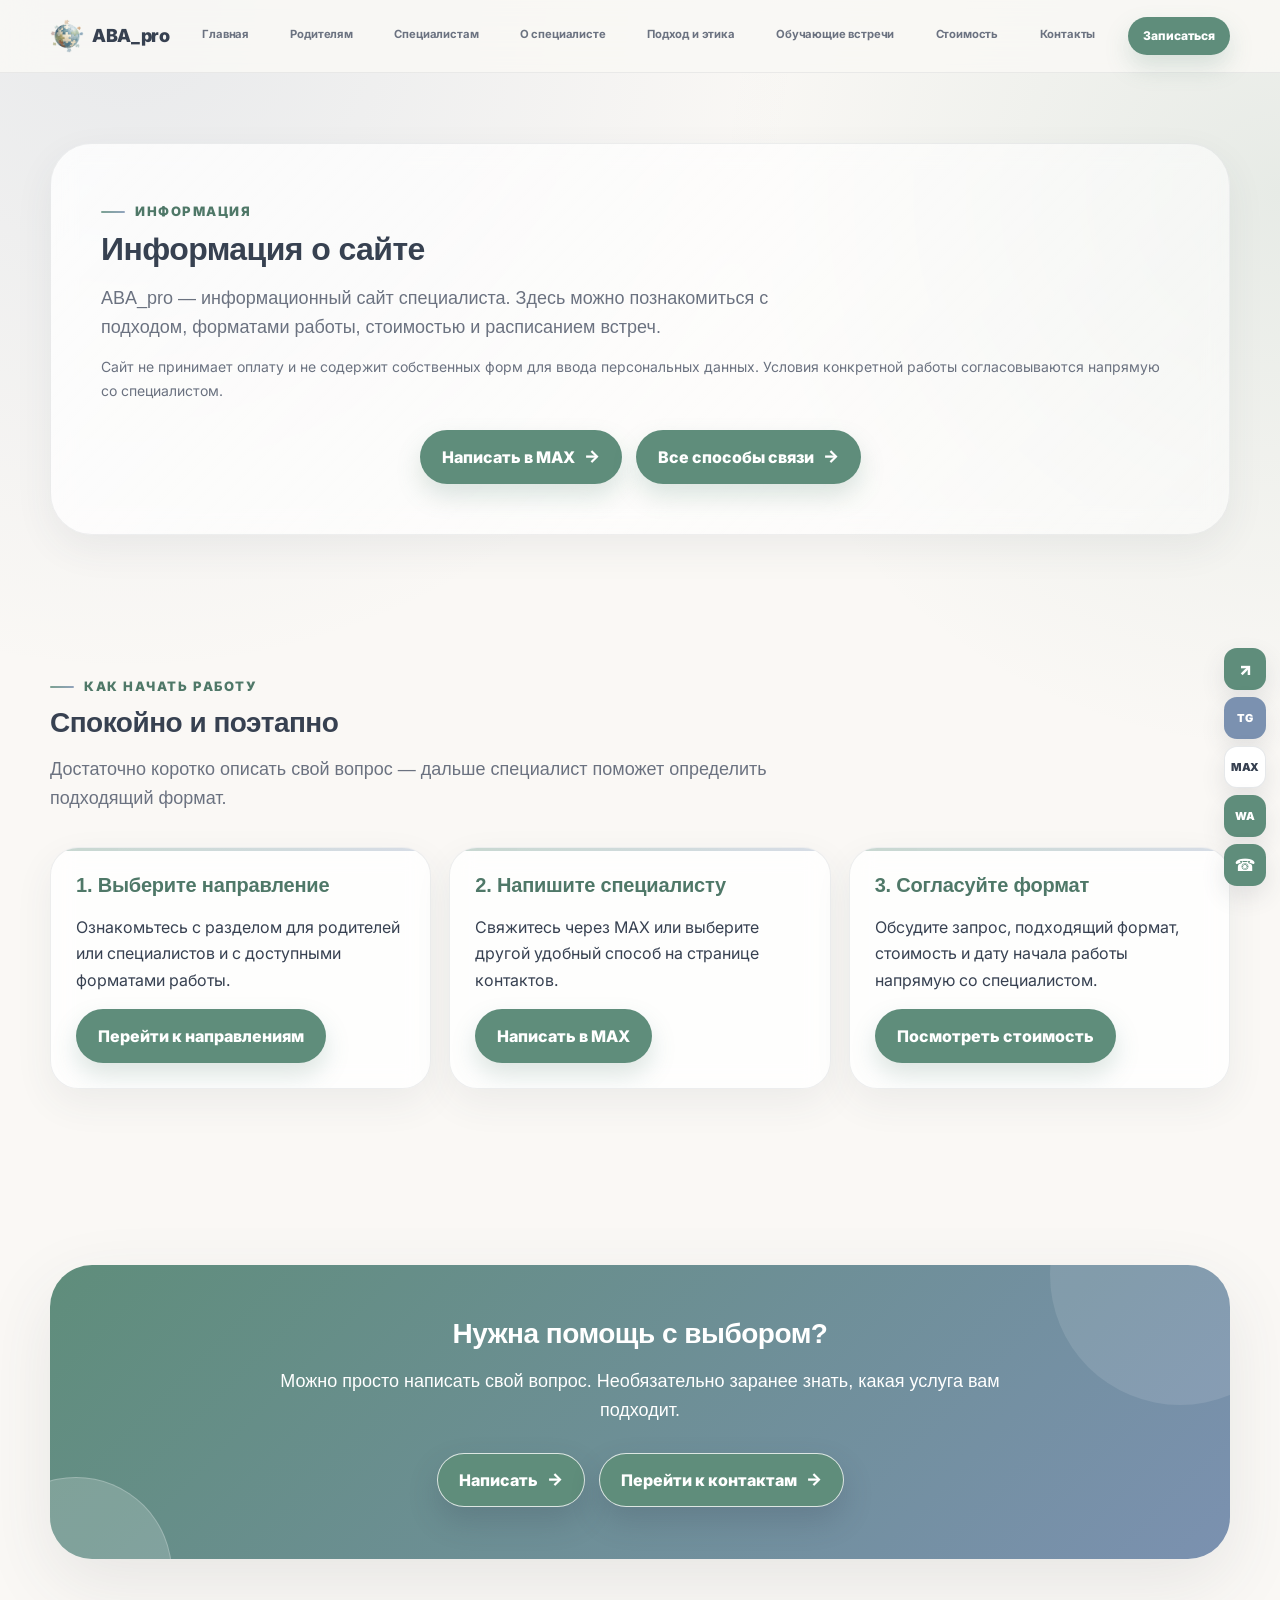
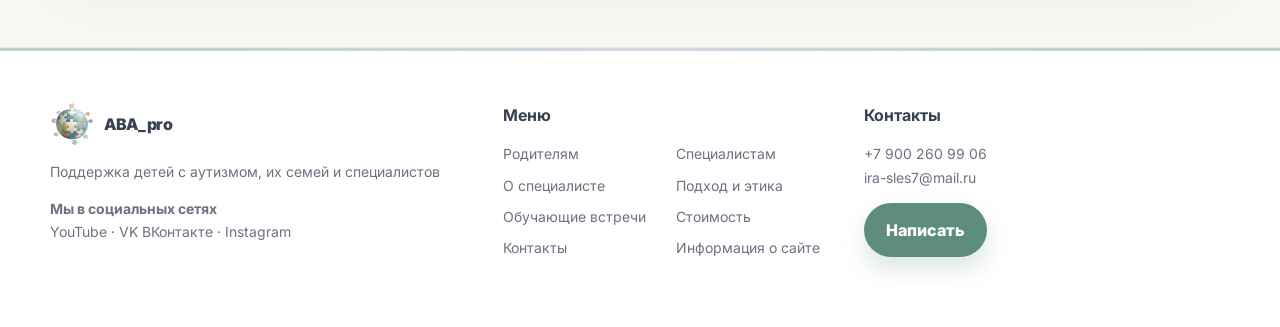
==== commit 5a2dc3af: "Add files via upload" ====
--- a/documents.html
+++ b/documents.html
@@ -1,14 +1,160 @@
-<!DOCTYPE html>
+<!doctype html>
+<html lang="ru">
+<head>
+  <meta charset="utf-8">
+  <meta name="viewport" content="width=device-width, initial-scale=1">
+  <title>Информация о сайте — ABA_pro</title>
+  <meta name="description" content="Информация о сайте ABA_pro, форматах работы и способах связи со специалистом.">
+  <meta name="robots" content="noindex,follow"/>
+  <link rel="preconnect" href="https://fonts.googleapis.com">
+  <link rel="preconnect" href="https://fonts.gstatic.com" crossorigin>
+  <link href="https://fonts.googleapis.com/css2?family=Inter:wght@400;500;700;800&family=Manrope:wght@400;500;700;800&display=swap" rel="stylesheet">
+  <link rel="stylesheet" href="style.css">
+</head>
+<body>
+  <a class="skip" href="#main">К содержанию</a>
 
-<html lang="ru"><head><meta charset="utf-8"/><meta content="width=device-width, initial-scale=1" name="viewport"/><title>Информация о сайте — ABA_pro</title><meta content="Информация о сайте ABA_pro и порядке обращения к специалисту." name="description"/><meta content="Информация о сайте — ABA_pro" property="og:title"/><meta content="Информация о сайте ABA_pro и порядке обращения к специалисту." property="og:description"/><meta content="website" property="og:type"/><meta content="images/logo.png" property="og:image"/><link href="https://fonts.googleapis.com" rel="preconnect"/><link crossorigin="" href="https://fonts.gstatic.com" rel="preconnect"/><link href="https://fonts.googleapis.com/css2?family=Inter:wght@400;500;600;700;800&amp;family=Manrope:wght@400;500;600;700;800&amp;display=swap" rel="stylesheet"/><link href="style.css" rel="stylesheet"/></head><body><a class="skip" href="#content">К содержанию</a><header class="header"><div class="container nav"><a aria-label="ABA_pro" class="brand" href="index.html"><img alt="Логотип ABA_pro" decoding="async" height="44" src="images/logo.webp" width="44"/><span>ABA_pro</span></a><nav aria-label="Главное меню" class="menu"><a class="" href="index.html">Главная</a><a class="" href="parents.html">Родителям</a><a class="" href="specialists.html">Специалистам</a><a class="" href="about.html">О специалисте</a><a class="" href="ethics.html">Подход и этика</a><a class="" href="meetings.html">Обучающие встречи</a><a class="" href="prices.html">Стоимость</a><a class="" href="contacts.html">Контакты</a></nav><div class="nav-actions"><a class="btn btn-primary" href="https://web.max.ru/53081620" rel="noopener noreferrer" target="_blank">Записаться</a></div><button aria-expanded="false" aria-label="Открыть меню" class="burger">☰</button></div></header><main class="premium-page" id="content">
-<section class="section premium-hero"><div class="container premium-shell"><div class="premium-hero-card">
-<p class="kicker">Информация</p><h1>Информация о сайте</h1>
-<p class="lead">ABA_pro — информационный сайт специалиста. Здесь можно познакомиться с подходом, форматами работы, стоимостью и расписанием встреч.</p>
-<p>Сайт не принимает оплату и не содержит форм для ввода персональных данных. Условия конкретной работы согласовываются напрямую со специалистом.</p>
-<div class="cta-actions"><a class="btn btn-primary" href="https://web.max.ru/53081620" rel="noopener noreferrer" target="_blank">Написать</a></div>
-</div></div></section>
-<section class="section"><div class="container premium-shell"><div class="premium-grid two">
-<article class="premium-card"><h2>Как начать работу</h2><ol class="numbered"><li>Выберите подходящее направление на сайте</li><li>Напишите специалисту в удобном мессенджере</li><li>Обсудите запрос, формат и дату</li><li>Получите подтверждение дальнейших шагов</li></ol></article>
-<article class="premium-card"><h2>Сведения о специалисте</h2><p><strong>Индивидуальный предприниматель Слесь Ирина Анатольевна</strong></p><p>ИНН 667017741780<br/>ОГРНИП 324010000000279</p><p><a href="tel:+79002609906">+7 900 260 99 06</a><br/><a href="mailto:ira-sles7@mail.ru">ira-sles7@mail.ru</a></p></article>
-</div></div></section>
-</main><footer class="footer"><div class="container footer-grid"><div><a class="brand" href="index.html"><img alt="" src="images/logo.webp"/><span>ABA_pro</span></a><p class="small">ABA_pro — честно, понятно, по договорённости</p><div class="footer-socials"><strong class="footer-social-title">Мы в социальных сетях</strong><div aria-label="Социальные сети ABA_pro" class="social-links social-links-footer"><a aria-label="YouTube ABA_pro — открыть в новой вкладке" class="social-link social-link-compact" href="https://youtube.com/channel/UCEe8vL0UlFGjMbG5e7w1Uwg?si=prw3kqh6Eul0WPmQ" rel="noopener noreferrer" target="_blank"><span aria-hidden="true" class="social-mark social-mark-youtube"><svg viewBox="0 0 24 24" focusable="false"><path d="M9 7.6v8.8L16.5 12 9 7.6Z" fill="currentColor"/></svg></span><span>YouTube</span></a><a aria-label="ВКонтакте ABA_pro — открыть в новой вкладке" class="social-link social-link-compact" href="https://vk.ru/id332025053" rel="noopener noreferrer" target="_blank"><span aria-hidden="true" class="social-mark">VK</span><span>ВКонтакте</span></a><a aria-label="Instagram ABA_pro — открыть в новой вкладке" class="social-link social-link-compact" href="https://www.instagram.com/aba_pro_irina/" rel="noopener noreferrer" target="_blank"><span aria-hidden="true" class="social-mark social-mark-instagram"><svg viewBox="0 0 24 24" focusable="false"><rect x="4.2" y="4.2" width="15.6" height="15.6" rx="4.4" fill="none" stroke="currentColor" stroke-width="2"/><circle cx="12" cy="12" r="3.7" fill="none" stroke="currentColor" stroke-width="2"/><circle cx="17.4" cy="6.8" r="1.1" fill="currentColor"/></svg></span><span>Instagram</span></a></div></div></div><div><strong>Меню</strong><div class="footer-links small"><a href="parents.html">Родителям</a><a href="specialists.html">Специалистам</a><a href="about.html">О специалисте</a><a href="ethics.html">Подход и этика</a><a href="meetings.html">Обучающие встречи</a><a href="prices.html">Стоимость</a><a href="contacts.html">Контакты</a></div></div><div><strong>Контакты</strong><p class="small"><a href="tel:+79002609906">+7 900 260 99 06</a><br/><a href="mailto:ira-sles7@mail.ru">ira-sles7@mail.ru</a></p><a class="btn btn-primary footer-contact-btn" href="https://web.max.ru/53081620" rel="noopener noreferrer" target="_blank">Написать</a></div></div></footer><script src="script.js"></script></body></html>+  <header class="header">
+    <div class="container nav">
+      <a class="brand" href="index.html" aria-label="ABA_pro — главная">
+        <img src="images/logo.webp" alt="" width="34" height="34">
+        <span>ABA_pro</span>
+      </a>
+
+      <nav class="menu" aria-label="Главное меню">
+        <a href="index.html">Главная</a>
+        <a href="parents.html">Родителям</a>
+        <a href="specialists.html">Специалистам</a>
+        <a href="about.html">О специалисте</a>
+        <a href="ethics.html">Подход и этика</a>
+        <a href="meetings.html">Обучающие встречи</a>
+        <a href="prices.html">Стоимость</a>
+        <a href="contacts.html">Контакты</a>
+      </nav>
+
+      <div class="nav-actions">
+        <a class="btn btn-primary" href="https://web.max.ru/53081620" target="_blank" rel="noopener noreferrer">Записаться</a>
+      </div>
+
+      <button class="burger" type="button" aria-label="Открыть меню" aria-expanded="false">☰</button>
+    </div>
+  </header>
+
+  <main id="main">
+    <section class="page-hero">
+      <div class="container">
+        <div class="page-hero-card reveal">
+          <p class="kicker">Информация</p>
+          <h1 class="title">Информация о сайте</h1>
+          <p class="subtitle">
+            ABA_pro — информационный сайт специалиста. Здесь можно познакомиться
+            с подходом, форматами работы, стоимостью и расписанием встреч.
+          </p>
+          <p class="small-note">
+            Сайт не принимает оплату и не содержит собственных форм для ввода персональных данных.
+            Условия конкретной работы согласовываются напрямую со специалистом.
+          </p>
+          <div class="cta-actions">
+            <a class="btn btn-primary" href="https://web.max.ru/53081620" target="_blank" rel="noopener noreferrer">Написать в MAX</a>
+            <a class="btn btn-secondary" href="contacts.html">Все способы связи</a>
+          </div>
+        </div>
+      </div>
+    </section>
+
+    <section class="section">
+      <div class="container">
+        <div class="section-head reveal">
+          <p class="kicker">Как начать работу</p>
+          <h2 class="title">Спокойно и поэтапно</h2>
+          <p class="subtitle">Достаточно коротко описать свой вопрос — дальше специалист поможет определить подходящий формат.</p>
+        </div>
+
+        <div class="docs-top">
+          <article class="doc-card reveal">
+            <h3>1. Выберите направление</h3>
+            <p>Ознакомьтесь с разделом для родителей или специалистов и с доступными форматами работы.</p>
+            <a class="btn btn-secondary" href="index.html">Перейти к направлениям</a>
+          </article>
+
+          <article class="doc-card reveal">
+            <h3>2. Напишите специалисту</h3>
+            <p>Свяжитесь через MAX или выберите другой удобный способ на странице контактов.</p>
+            <a class="btn btn-primary" href="https://web.max.ru/53081620" target="_blank" rel="noopener noreferrer">Написать в MAX</a>
+          </article>
+
+          <article class="doc-card reveal">
+            <h3>3. Согласуйте формат</h3>
+            <p>Обсудите запрос, подходящий формат, стоимость и дату начала работы напрямую со специалистом.</p>
+            <a class="btn btn-secondary" href="prices.html">Посмотреть стоимость</a>
+          </article>
+        </div>
+      </div>
+    </section>
+
+    <section class="section">
+      <div class="container">
+        <div class="cta-final reveal">
+          <h2 class="title">Нужна помощь с выбором?</h2>
+          <p class="subtitle">Можно просто написать свой вопрос. Необязательно заранее знать, какая услуга вам подходит.</p>
+          <div class="cta-actions">
+            <a class="btn btn-primary" href="https://web.max.ru/53081620" target="_blank" rel="noopener noreferrer">Написать</a>
+            <a class="btn btn-secondary" href="contacts.html">Перейти к контактам</a>
+          </div>
+        </div>
+      </div>
+    </section>
+  </main>
+
+  <div class="float-actions" aria-label="Быстрые действия">
+    <a href="contacts.html" title="Контакты" aria-label="Контакты">↗</a>
+    <a href="https://t.me/%2B79002609906?text=%D0%97%D0%B4%D1%80%D0%B0%D0%B2%D1%81%D1%82%D0%B2%D1%83%D0%B9%D1%82%D0%B5%21+%D0%A5%D0%BE%D1%87%D1%83+%D1%83%D1%82%D0%BE%D1%87%D0%BD%D0%B8%D1%82%D1%8C+%D0%B8%D0%BD%D1%84%D0%BE%D1%80%D0%BC%D0%B0%D1%86%D0%B8%D0%B8+%D0%BE+%D0%BA%D0%BE%D0%BD%D1%81%D1%83%D0%BB%D1%8C%D1%82%D0%B0%D1%86%D0%B8%D0%B8+ABA_pro." target="_blank" rel="noopener noreferrer" title="Telegram" aria-label="Telegram">TG</a>
+    <a href="https://web.max.ru/53081620" target="_blank" rel="noopener noreferrer" title="MAX" aria-label="MAX">MAX</a>
+    <a href="https://wa.me/79002609906?text=%D0%97%D0%B4%D1%80%D0%B0%D0%B2%D1%81%D1%82%D0%B2%D1%83%D0%B9%D1%82%D0%B5%21+%D0%A5%D0%BE%D1%87%D1%83+%D1%83%D1%82%D0%BE%D1%87%D0%BD%D0%B8%D1%82%D1%8C+%D0%B8%D0%BD%D1%84%D0%BE%D1%80%D0%BC%D0%B0%D1%86%D0%B8%D1%8E+%D0%BE+%D0%BA%D0%BE%D0%BD%D1%81%D1%83%D0%BB%D1%8C%D1%82%D0%B0%D1%86%D0%B8%D0%B8+ABA_pro." target="_blank" rel="noopener noreferrer" title="WhatsApp" aria-label="WhatsApp">WA</a>
+    <a href="tel:+79002609906" title="Позвонить" aria-label="Позвонить">☎</a>
+  </div>
+
+  <footer class="footer">
+    <div class="container footer-grid">
+      <div>
+        <a class="brand" href="index.html">
+          <img src="images/logo.webp" alt="" width="34" height="34">
+          <span>ABA_pro</span>
+        </a>
+        <p class="small">Поддержка детей с аутизмом, их семей и специалистов</p>
+        <p class="small">
+          <strong>Мы в социальных сетях</strong><br>
+          <a href="https://youtube.com/channel/UCEe8vL0UlFGjMbG5e7w1Uwg?si=prw3kqh6Eul0WPmQ" target="_blank" rel="noopener noreferrer">YouTube</a>
+          · <a href="https://vk.ru/id332025053" target="_blank" rel="noopener noreferrer">VK ВКонтакте</a>
+          · <a href="https://www.instagram.com/aba_pro_irina/" target="_blank" rel="noopener noreferrer">Instagram</a>
+        </p>
+      </div>
+
+      <div>
+        <strong>Меню</strong>
+        <p class="small footer-links">
+          <a href="parents.html">Родителям</a>
+          <a href="specialists.html">Специалистам</a>
+          <a href="about.html">О специалисте</a>
+          <a href="ethics.html">Подход и этика</a>
+          <a href="meetings.html">Обучающие встречи</a>
+          <a href="prices.html">Стоимость</a>
+          <a href="contacts.html">Контакты</a>
+          <a href="documents.html">Информация о сайте</a>
+        </p>
+      </div>
+
+      <div class="contacts">
+        <strong>Контакты</strong>
+        <p class="small">
+          <a href="tel:+79002609906">+7 900 260 99 06</a><br>
+          <a href="mailto:ira-sles7@mail.ru">ira-sles7@mail.ru</a>
+        </p>
+        <a class="btn btn-primary" href="https://web.max.ru/53081620" target="_blank" rel="noopener noreferrer">Написать</a>
+      </div>
+    </div>
+  </footer>
+
+  <script src="script.js" defer></script>
+</body>
+</html>
--- a/style.css
+++ b/style.css
@@ -3860,3 +3860,301 @@
     margin-top: 8px;
   }
 }
+
+/* =========================================================
+   ОБУЧАЮЩИЕ ВСТРЕЧИ — КАРУСЕЛЬ И СКРЫВАЕМОЕ ОПИСАНИЕ
+   ========================================================= */
+.meetings-carousel {
+  display: grid;
+  grid-template-columns: 46px minmax(0, 1fr) 46px;
+  gap: 14px;
+  align-items: center;
+  min-width: 0;
+}
+
+.meetings-carousel[hidden] {
+  display: none;
+}
+
+.meetings-carousel-viewport {
+  min-width: 0;
+  overflow: hidden;
+}
+
+.meetings-carousel .meetings-cards-grid {
+  display: flex;
+  grid-template-columns: none;
+  gap: 18px;
+  align-items: stretch;
+  padding: 8px 2px 18px;
+  overflow-x: auto;
+  overflow-y: hidden;
+  scroll-behavior: smooth;
+  scroll-snap-type: x mandatory;
+  scrollbar-width: none;
+  overscroll-behavior-inline: contain;
+  -webkit-overflow-scrolling: touch;
+}
+
+.meetings-carousel .meetings-cards-grid::-webkit-scrollbar {
+  display: none;
+}
+
+.meetings-carousel .meeting-event-card {
+  flex: 0 0 calc((100% - 36px) / 3);
+  min-height: 500px;
+  scroll-snap-align: start;
+  scroll-snap-stop: always;
+}
+
+.meetings-carousel-button {
+  display: grid;
+  place-items: center;
+  width: 46px;
+  height: 46px;
+  padding: 0;
+  border: 1px solid rgba(95, 141, 123, .22);
+  border-radius: 50%;
+  background: #fff;
+  color: var(--green-dark);
+  font: inherit;
+  font-size: 30px;
+  line-height: 1;
+  cursor: pointer;
+  box-shadow: 0 10px 24px rgba(55, 65, 81, .08);
+  transition: transform .2s ease, border-color .2s ease, background-color .2s ease, opacity .2s ease;
+}
+
+.meetings-carousel-button:hover:not(:disabled) {
+  transform: translateY(-2px);
+  border-color: var(--green);
+  background: rgba(95, 141, 123, .08);
+}
+
+.meetings-carousel-button:focus-visible {
+  outline: 3px solid rgba(95, 141, 123, .22);
+  outline-offset: 3px;
+}
+
+.meetings-carousel-button:disabled {
+  opacity: .3;
+  cursor: default;
+  box-shadow: none;
+}
+
+.meetings-carousel.is-static .meetings-carousel-button {
+  visibility: hidden;
+}
+
+.meetings-carousel-dots {
+  display: flex;
+  justify-content: center;
+  flex-wrap: wrap;
+  gap: 8px;
+  min-height: 12px;
+  margin: 4px 0 0;
+}
+
+.meetings-carousel-dots[hidden] {
+  display: none;
+}
+
+.meetings-carousel-dot {
+  width: 9px;
+  height: 9px;
+  padding: 0;
+  border: 0;
+  border-radius: 999px;
+  background: rgba(95, 141, 123, .28);
+  cursor: pointer;
+  transition: width .2s ease, background-color .2s ease, transform .2s ease;
+}
+
+.meetings-carousel-dot:hover {
+  transform: scale(1.15);
+}
+
+.meetings-carousel-dot.is-active {
+  width: 24px;
+  background: var(--green);
+}
+
+.meeting-meta-primary {
+  margin: 4px 0 16px;
+}
+
+.meeting-meta-primary .meeting-price {
+  border-color: rgba(95, 141, 123, .25);
+  background: rgba(95, 141, 123, .11);
+  color: var(--green-dark);
+}
+
+.meeting-card-details {
+  margin: 0 0 18px;
+  border: 1px solid rgba(95, 141, 123, .15);
+  border-radius: 16px;
+  background: rgba(95, 141, 123, .045);
+  overflow: hidden;
+}
+
+.meeting-card-details-summary {
+  display: flex;
+  align-items: center;
+  justify-content: space-between;
+  gap: 12px;
+  min-height: 44px;
+  padding: 11px 14px;
+  cursor: pointer;
+  list-style: none;
+  color: var(--green-dark);
+  font-size: 14px;
+  font-weight: 800;
+}
+
+.meeting-card-details-summary::-webkit-details-marker {
+  display: none;
+}
+
+.meeting-card-details-summary:focus-visible {
+  outline: 3px solid rgba(95, 141, 123, .2);
+  outline-offset: -3px;
+}
+
+.meeting-card-details-arrow {
+  display: grid;
+  place-items: center;
+  width: 26px;
+  height: 26px;
+  flex: 0 0 auto;
+  border-radius: 50%;
+  background: rgba(95, 141, 123, .11);
+  font-size: 18px;
+  transition: transform .2s ease;
+}
+
+.meeting-card-details[open] .meeting-card-details-arrow {
+  transform: rotate(180deg);
+}
+
+.meeting-card-details-body {
+  padding: 0 14px 14px;
+  border-top: 1px solid rgba(95, 141, 123, .1);
+}
+
+.meeting-card-details-body .meeting-description {
+  margin: 13px 0 0;
+}
+
+.meeting-details-meta {
+  margin-top: 12px;
+  color: var(--muted);
+  font-size: 13px;
+  line-height: 1.55;
+}
+
+.meeting-details-meta p {
+  margin: 4px 0 0;
+}
+
+.meeting-card-actions {
+  margin-top: auto;
+}
+
+.meeting-card-actions .btn {
+  flex: 1 1 150px;
+  justify-content: center;
+  text-align: center;
+}
+
+.full-calendar-details[open] .full-calendar-content {
+  animation: full-calendar-reveal .22s ease;
+}
+
+@keyframes full-calendar-reveal {
+  from { opacity: 0; transform: translateY(-5px); }
+  to { opacity: 1; transform: translateY(0); }
+}
+
+@media (max-width: 1040px) {
+  .meetings-carousel .meeting-event-card {
+    flex-basis: calc((100% - 18px) / 2);
+  }
+}
+
+@media (max-width: 680px) {
+  .meetings-carousel {
+    grid-template-columns: 36px minmax(0, 1fr) 36px;
+    gap: 7px;
+  }
+
+  .meetings-carousel-button {
+    width: 36px;
+    height: 36px;
+    font-size: 25px;
+  }
+
+  .meetings-carousel .meetings-cards-grid {
+    gap: 12px;
+    padding-bottom: 14px;
+  }
+
+  .meetings-carousel .meeting-event-card {
+    flex-basis: 100%;
+    min-height: 500px;
+  }
+
+  .meeting-card-actions .btn {
+    flex-basis: auto;
+  }
+}
+
+@media (prefers-reduced-motion: reduce) {
+  .meetings-carousel .meetings-cards-grid {
+    scroll-behavior: auto;
+  }
+
+  .full-calendar-details[open] .full-calendar-content {
+    animation: none;
+  }
+}
+
+/* Мобильная карусель: карточка занимает всю доступную ширину,
+   стрелки размещаются поверх краёв и не сжимают содержимое. */
+@media (max-width: 680px) {
+  .meetings-carousel {
+    position: relative;
+    display: block;
+  }
+
+  .meetings-carousel-viewport {
+    width: 100%;
+  }
+
+  .meetings-carousel-button {
+    position: absolute;
+    z-index: 4;
+    top: 50%;
+    width: 36px;
+    height: 36px;
+    transform: translateY(-50%);
+    background: rgba(255, 255, 255, .94);
+    box-shadow: 0 8px 22px rgba(55, 65, 81, .13);
+  }
+
+  .meetings-carousel-button:hover:not(:disabled) {
+    transform: translateY(calc(-50% - 2px));
+  }
+
+  .meetings-carousel-prev {
+    left: -5px;
+  }
+
+  .meetings-carousel-next {
+    right: -5px;
+  }
+
+  .meetings-carousel .meeting-event-card {
+    flex-basis: 100%;
+    min-height: 540px;
+  }
+}
